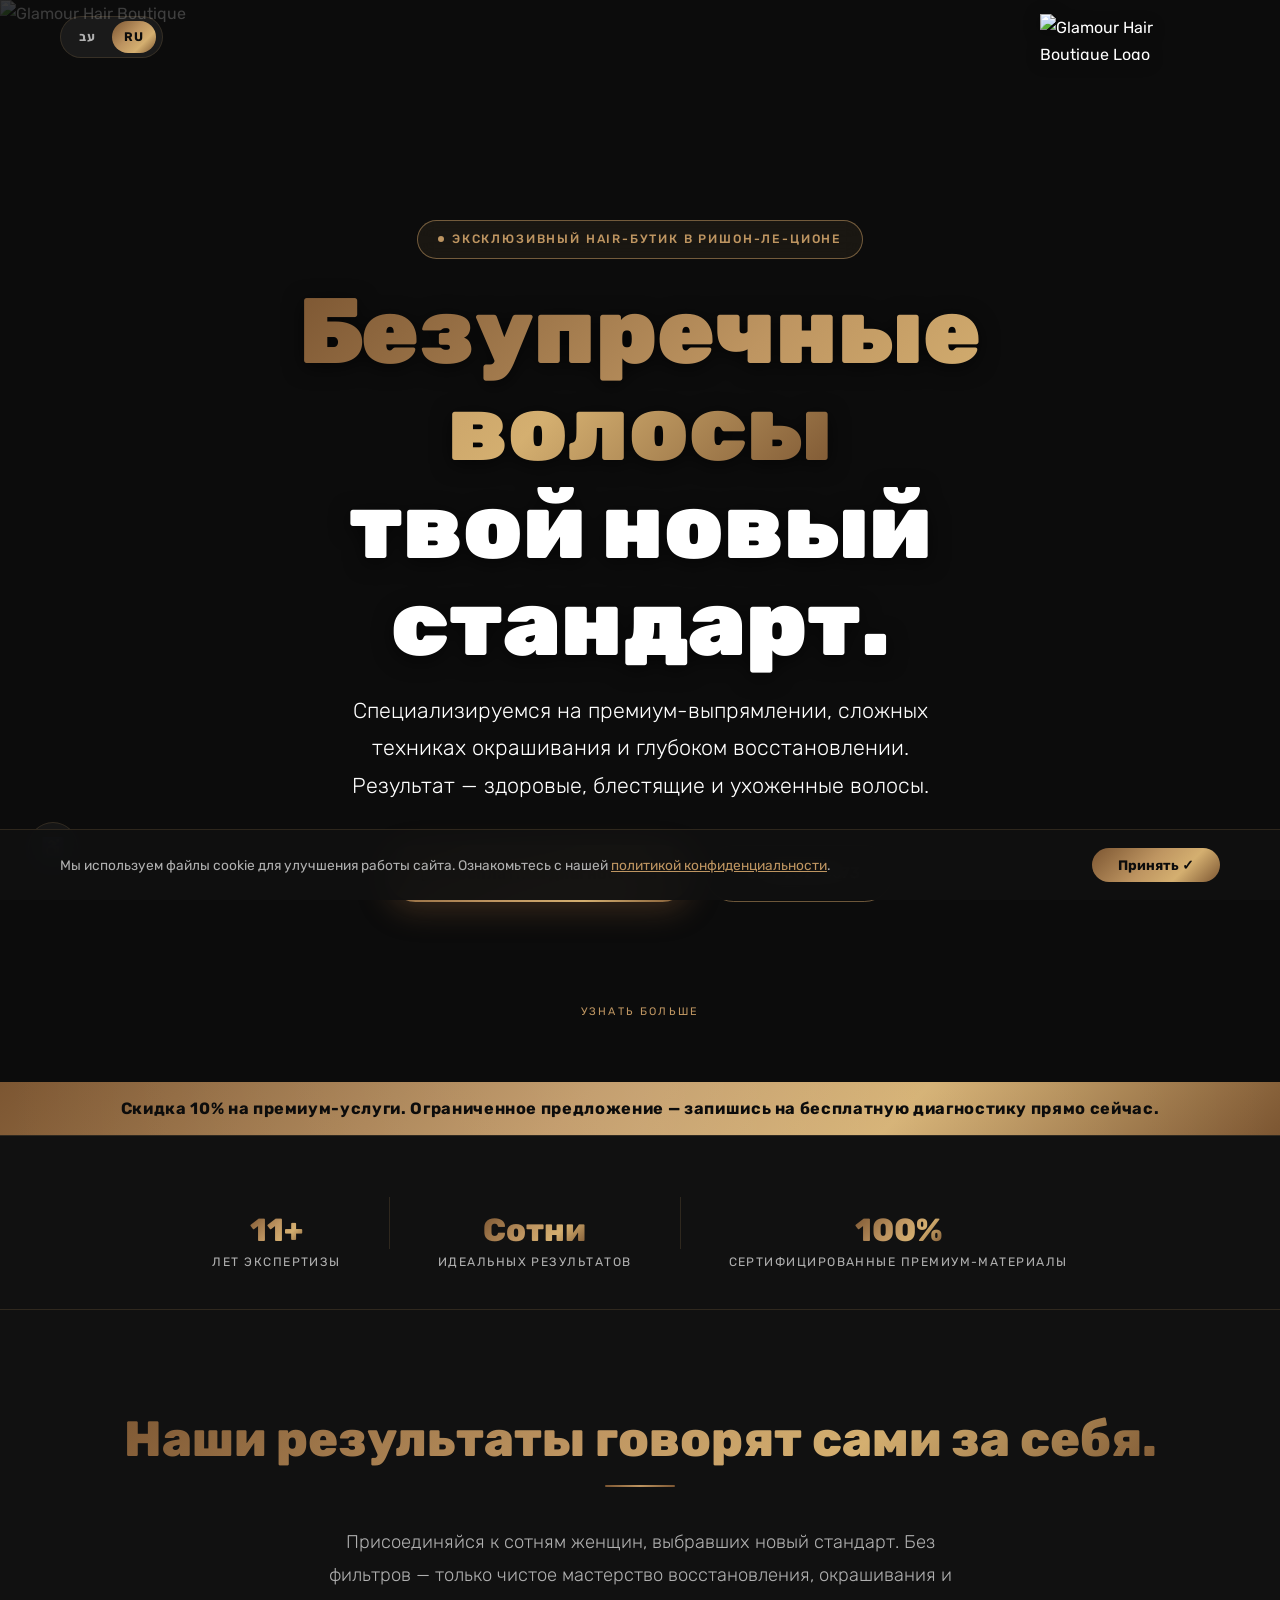
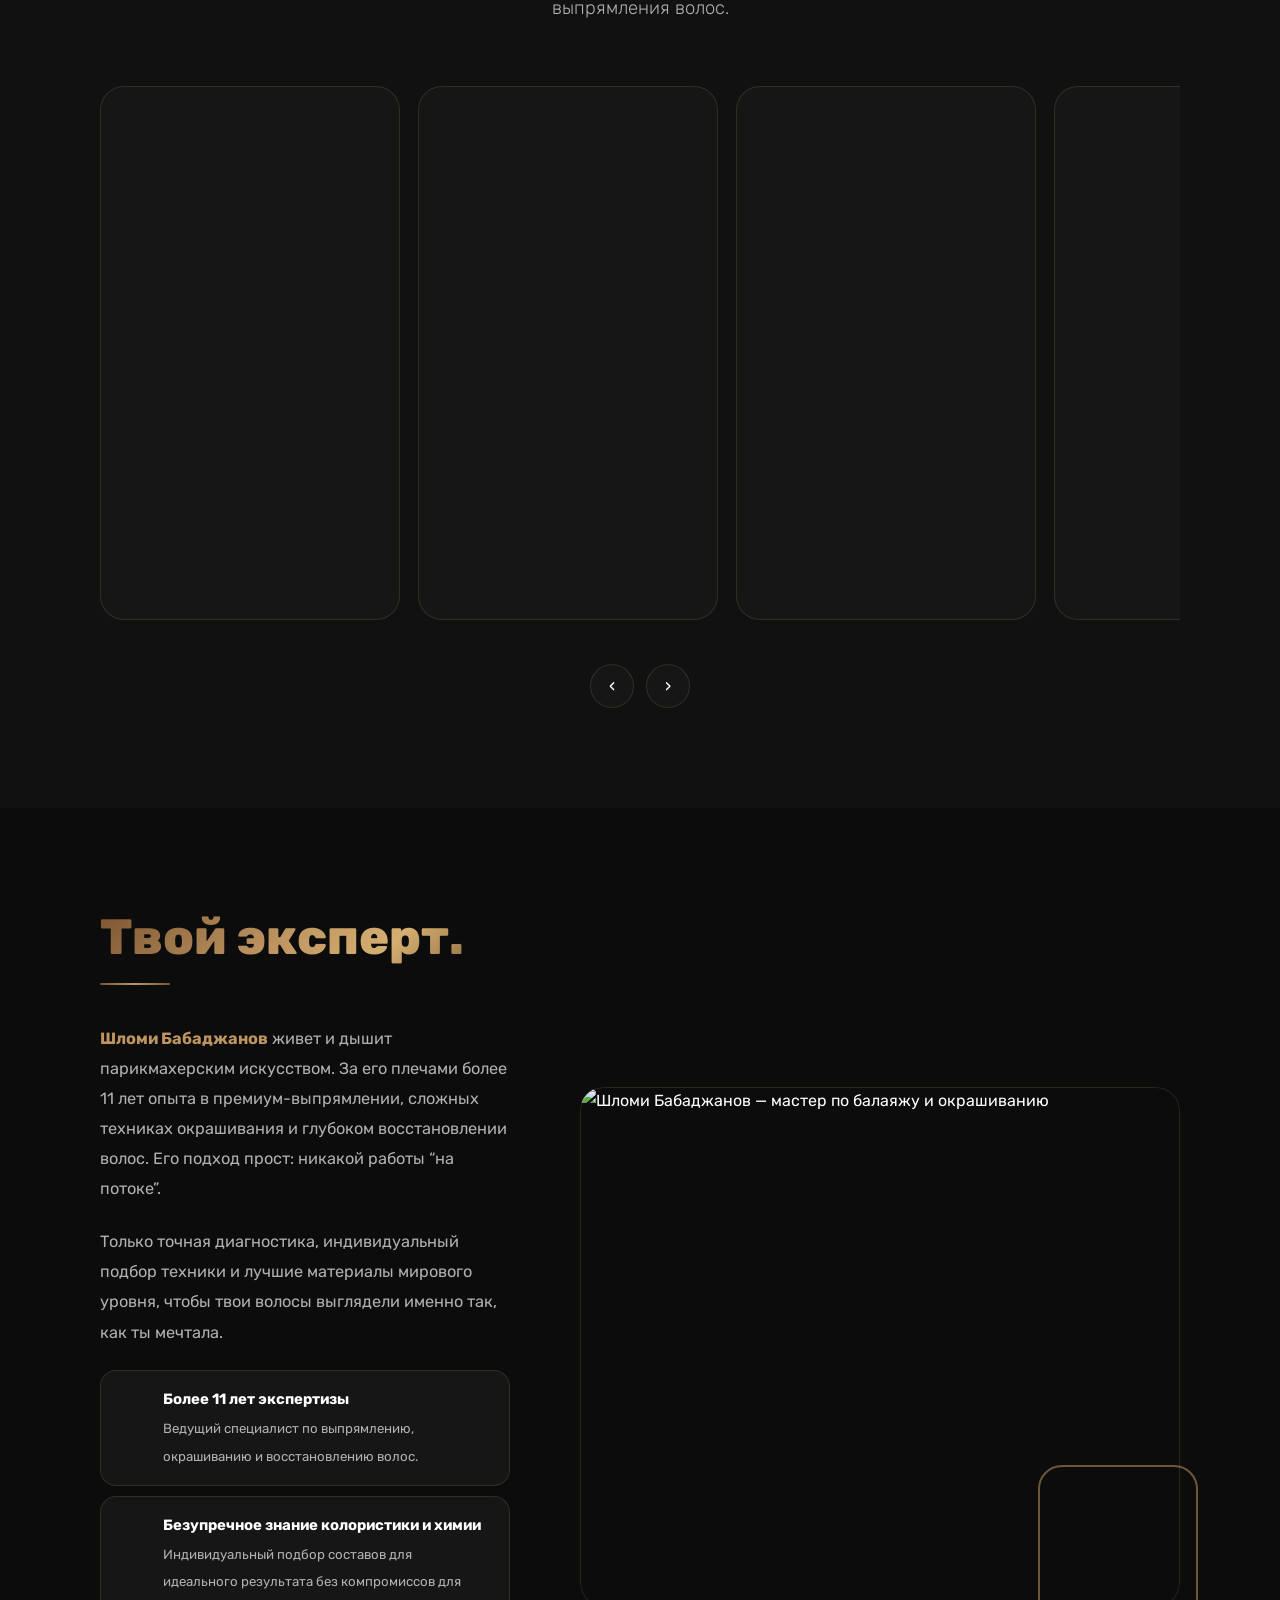
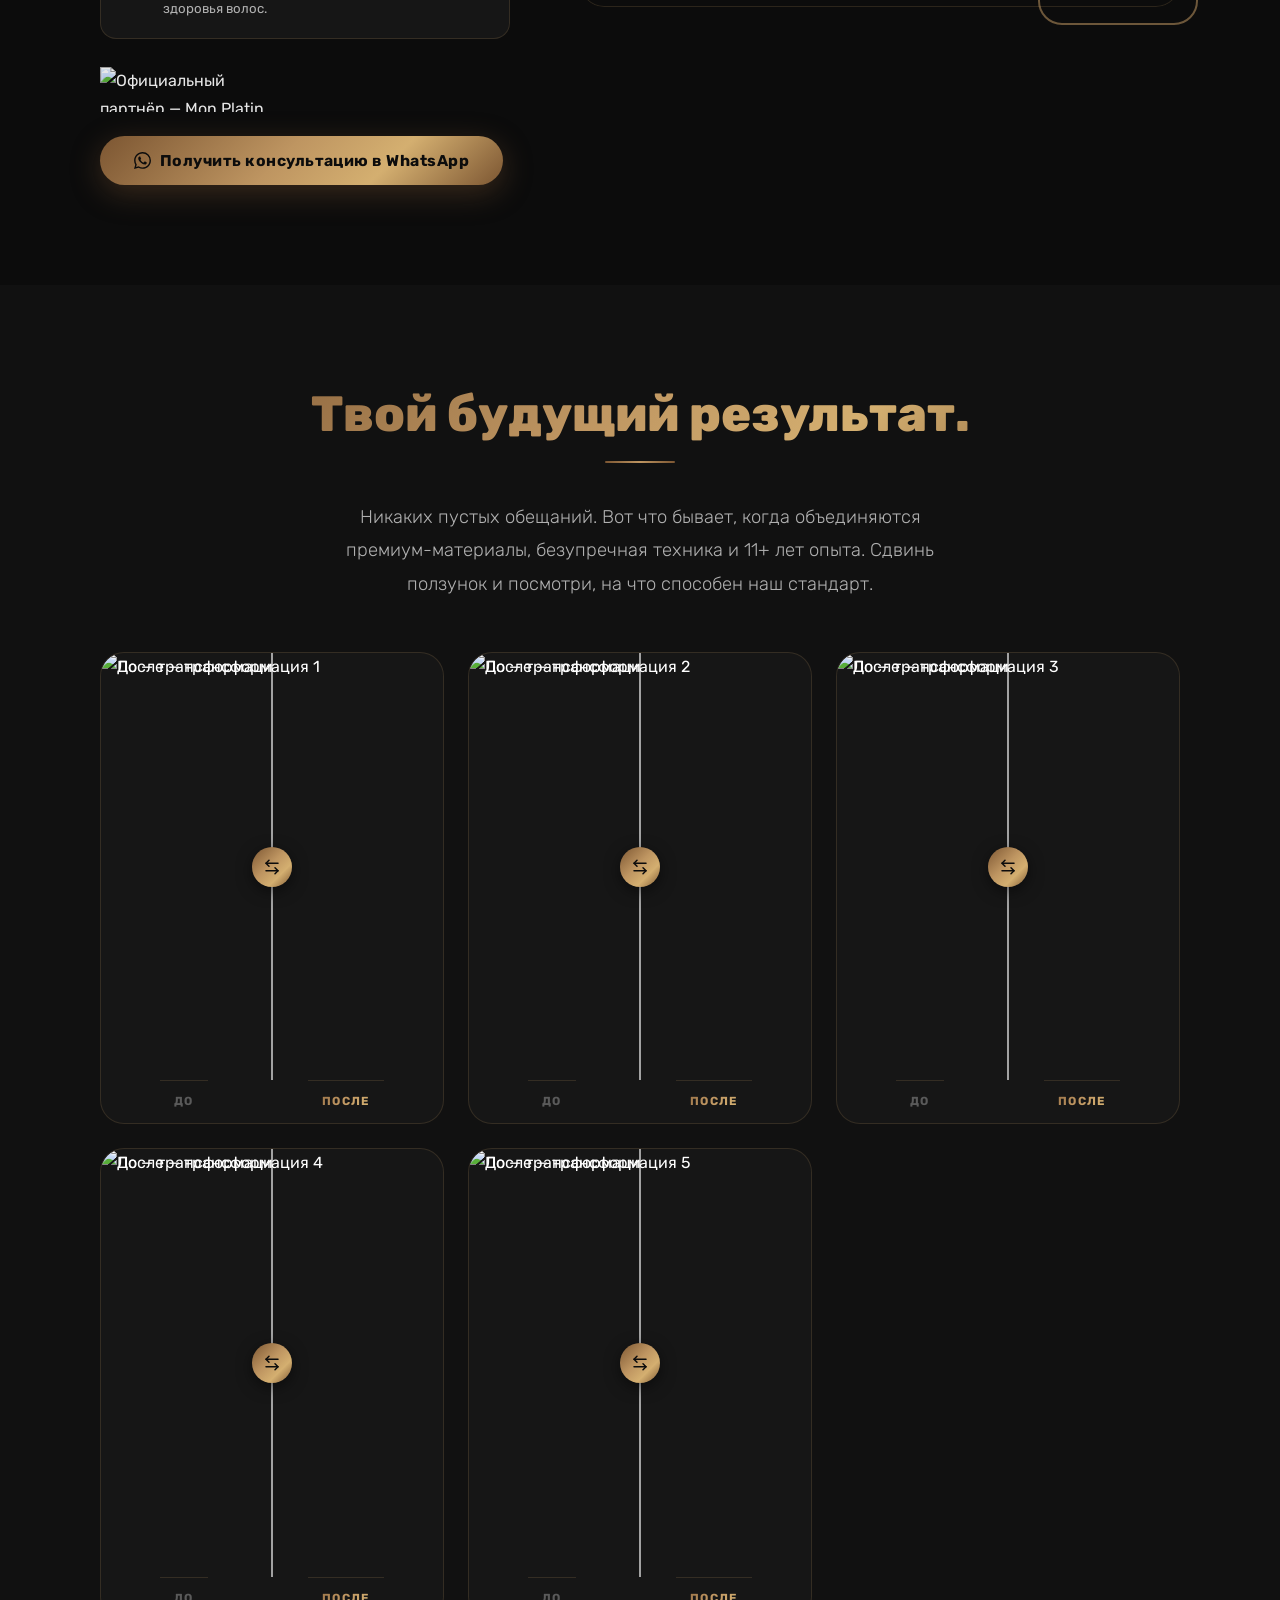
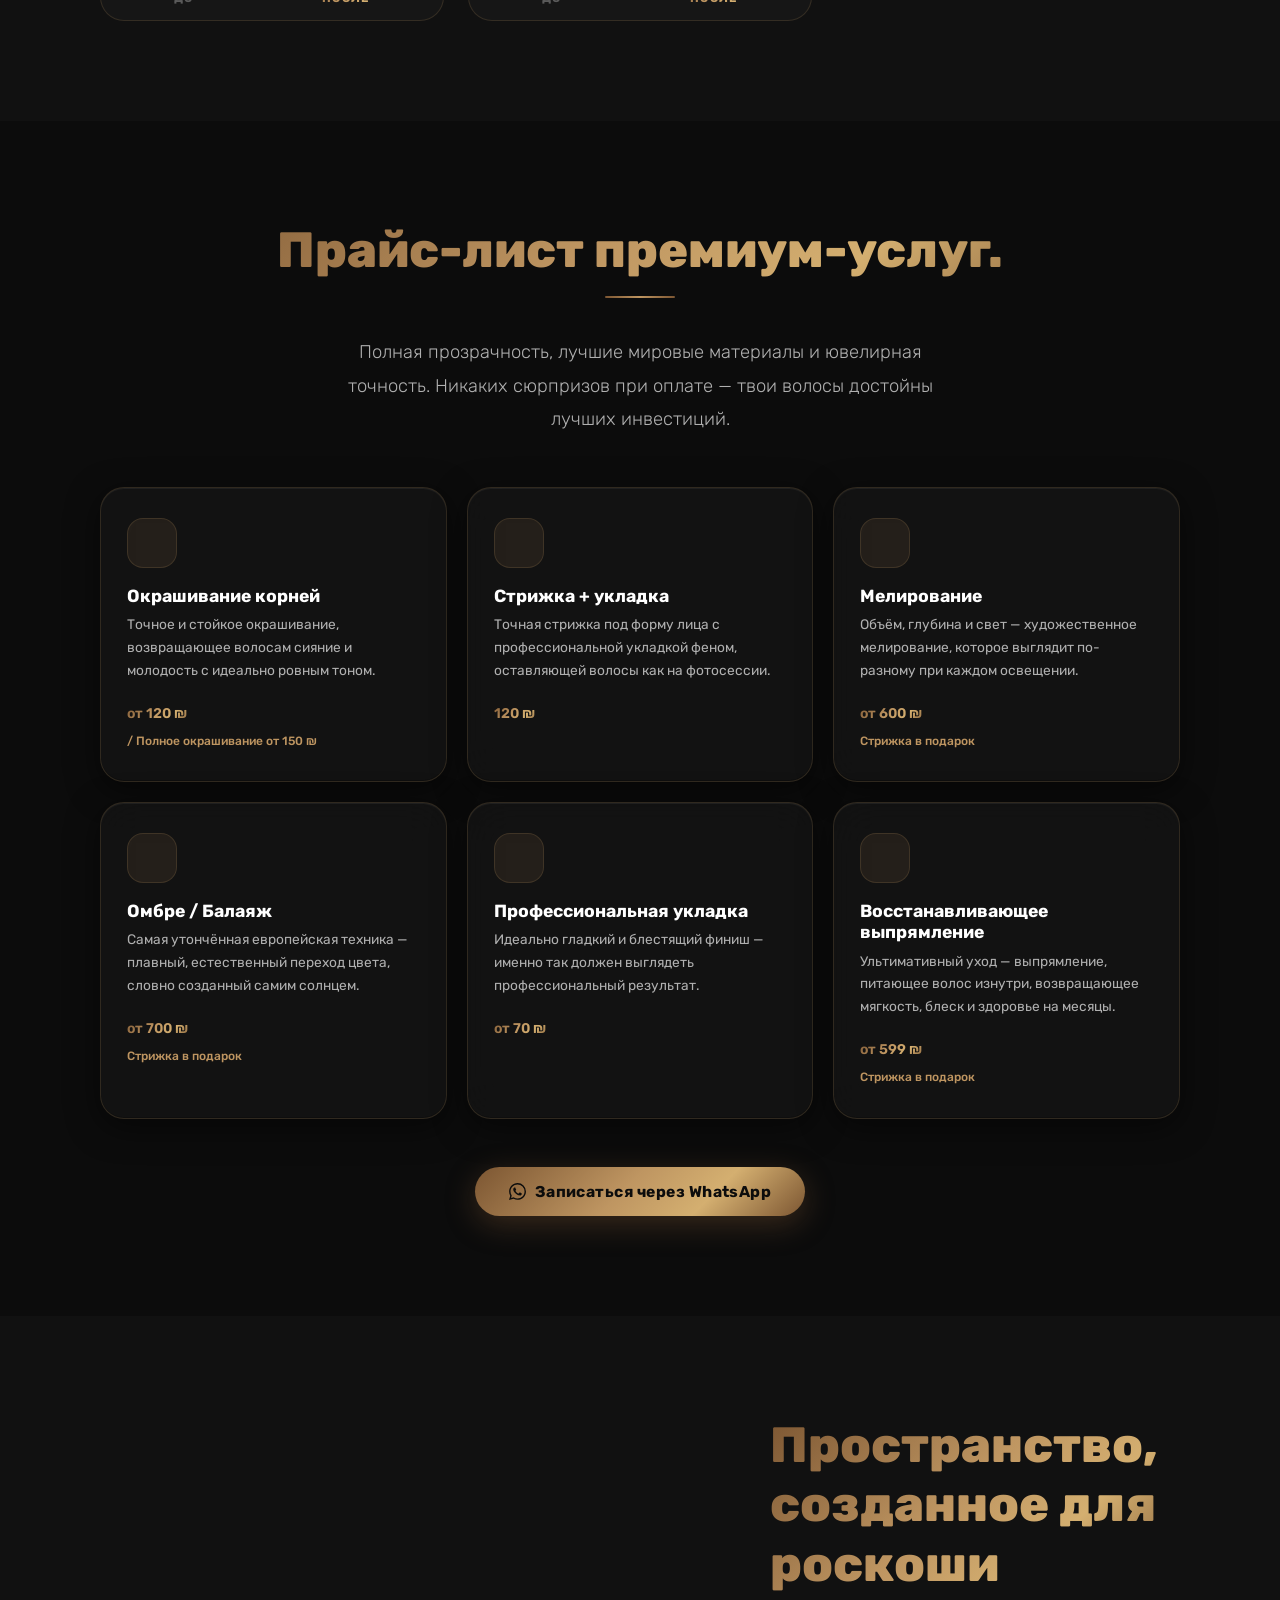
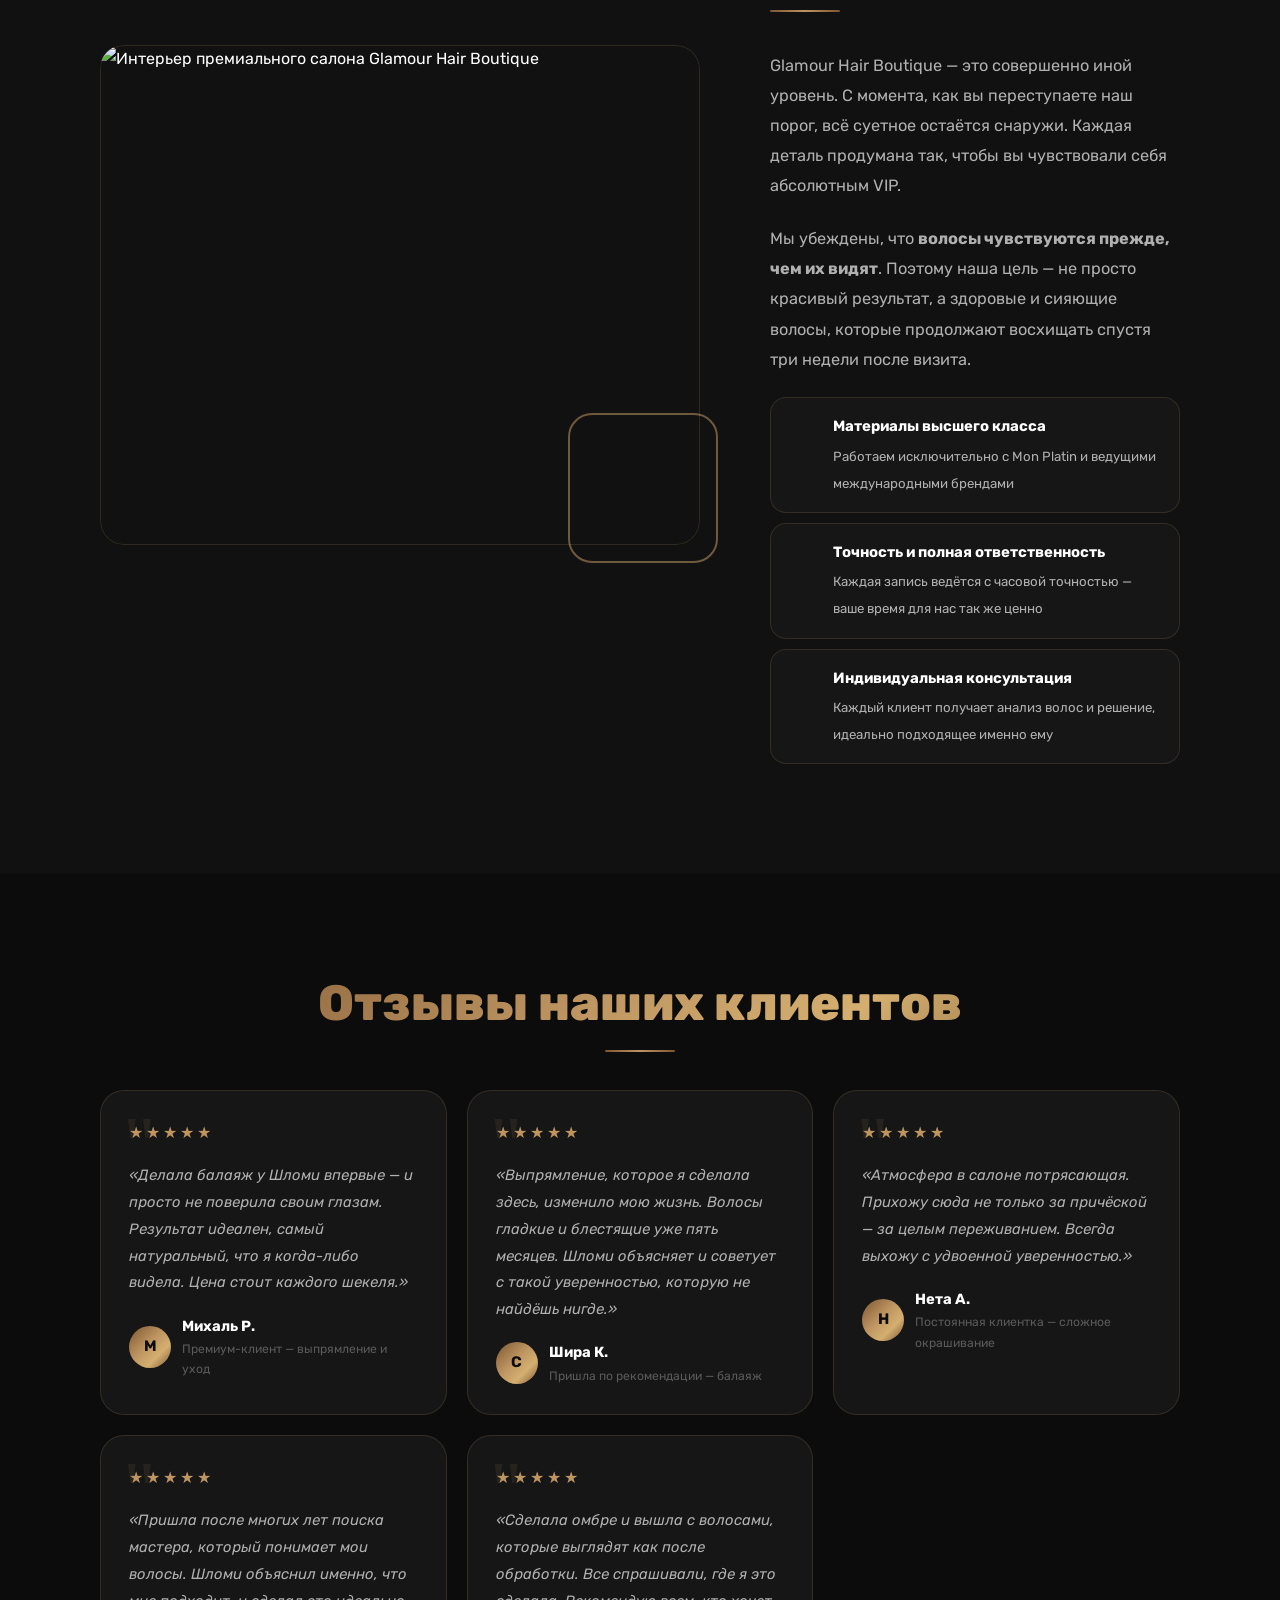
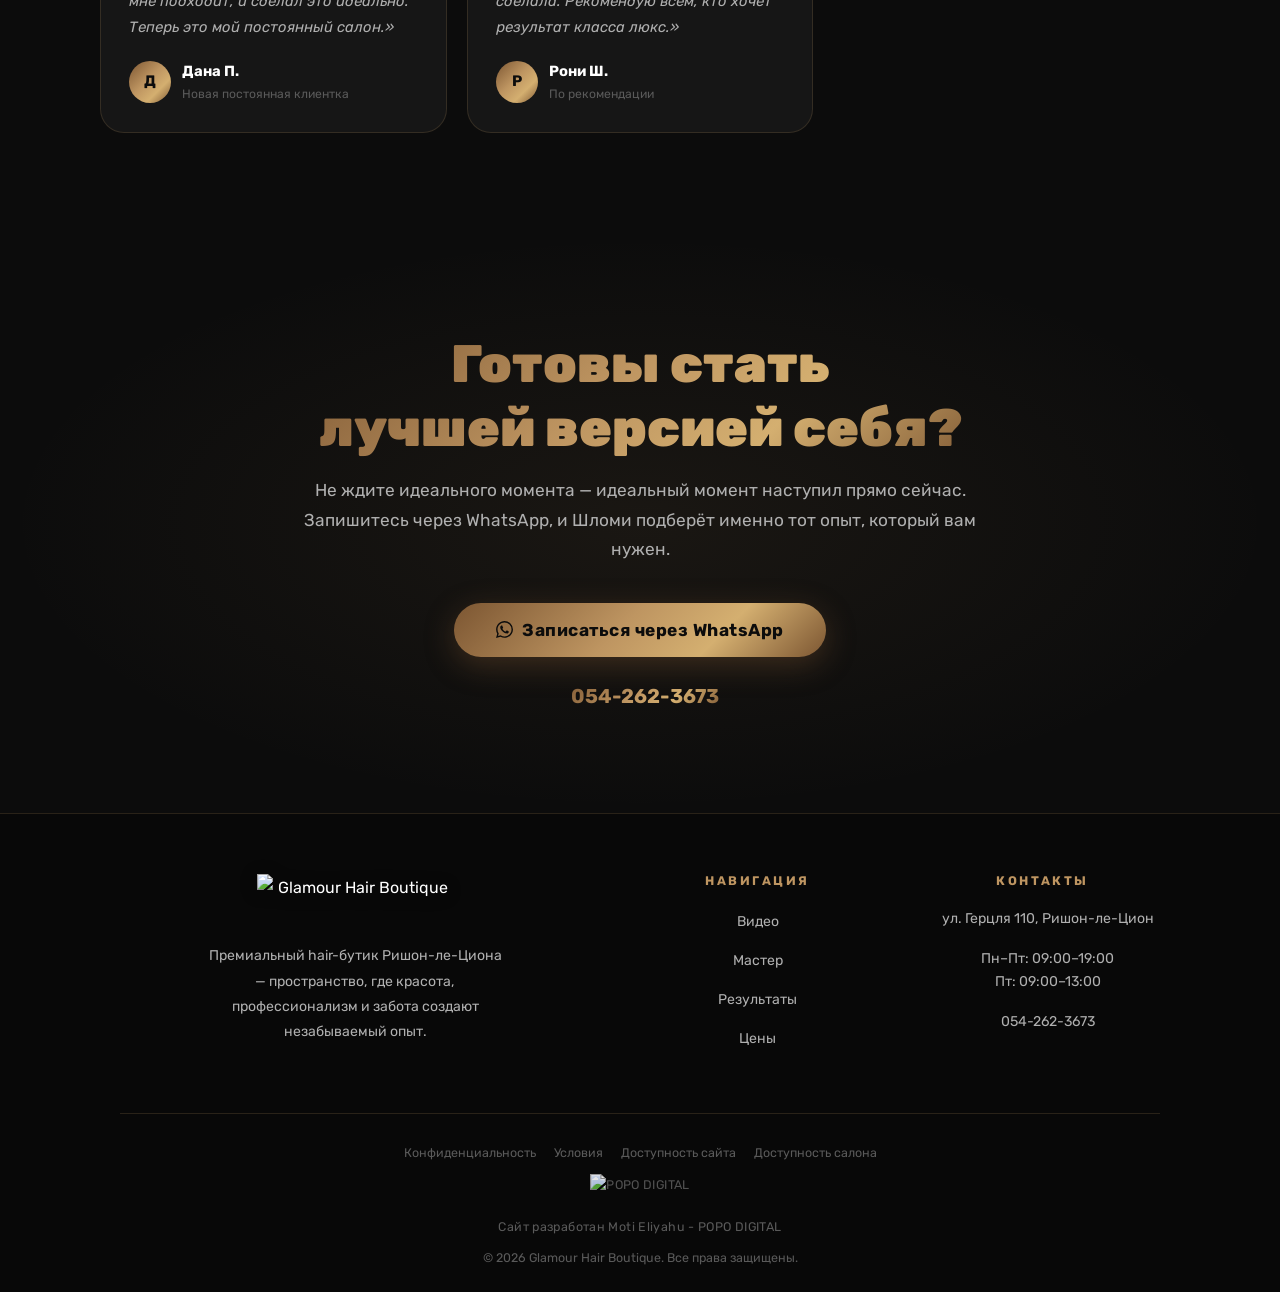
==== index-ru.html @ 6ad8129d "Add files via upload" ====
<!DOCTYPE html>
<html lang="ru" dir="ltr">

<head>
  <meta charset="UTF-8" />
  <meta name="viewport" content="width=device-width, initial-scale=1.0" />
  <meta name="description"
    content="Glamour Hair Boutique — премиальный салон Ришон-ле-Циона. Кератин, восстановление, балаяж, омбре. Шломи Бабаджанов — 11 лет экспертизы." />
  <meta name="robots" content="index, follow" />
  <meta property="og:title" content="Glamour Hair Boutique | Ришон-ле-Цион" />
  <meta property="og:description"
    content="Волосы, которые вас определяют. Премиальные выпрямления, балаяж и окрашивание." />
  <meta property="og:type" content="website" />
  <meta property="og:locale" content="ru_RU" />
  <title>Glamour Hair Boutique | Премиальный Салон Ришон-ле-Цион</title>

  <link rel="preload" as="image" href="https://i.ibb.co/Q7RXkv26/Generated-Image-July-15-2026-9-24-AM-1.jpg"
    media="(min-width:641px)" />
  <link rel="preload" as="image" href="https://i.ibb.co/tw396XpZ/Generated-Image-July-15-2026-9-10-AM.jpg"
    media="(max-width:640px)" />

  <link rel="preconnect" href="https://fonts.googleapis.com" />
  <link rel="preconnect" href="https://fonts.gstatic.com" crossorigin />
  <link href="https://fonts.googleapis.com/css2?family=Rubik:wght@300;400;500;600;700;800;900&display=swap"
    rel="stylesheet" />
  <link rel="stylesheet" href="style.css" />

  <!-- Lucide Icons -->
  <script src="https://unpkg.com/lucide@latest"></script>

  <!-- Meta Pixel -->
  <script>
    !function (f, b, e, v, n, t, s) {
      if (f.fbq) return; n = f.fbq = function () {
        n.callMethod ?
        n.callMethod.apply(n, arguments) : n.queue.push(arguments)
      };
      if (!f._fbq) f._fbq = n; n.push = n; n.loaded = !0; n.version = '2.0';
      n.queue = []; t = b.createElement(e); t.async = !0;
      t.src = v; s = b.getElementsByTagName(e)[0];
      s.parentNode.insertBefore(t, s)
    }(window, document, 'script',
      'https://connect.facebook.net/en_US/fbevents.js');
    fbq('init', '2041706123099098');
    fbq('track', 'PageView');
  </script>
  <noscript><img height="1" width="1" style="display:none"
      src="https://www.facebook.com/tr?id=2041706123099098&ev=PageView&noscript=1" /></noscript>
</head>

<body>

  <!-- ═══════════════ NAVBAR ═══════════════ -->
  <nav class="navbar" role="navigation" aria-label="Главное меню">
    <div class="navbar-start">
      <div class="lang-switcher" aria-label="Выбор языка">
        <a href="index.html" class="lang-btn" lang="he">עב</a>
        <a href="index-ru.html" class="lang-btn is-active" aria-current="page" lang="ru">RU</a>
      </div>
    </div>

    <a href="index-ru.html" class="navbar-logo-img" aria-label="Glamour Hair Boutique — Главная">
      <img src="https://i.ibb.co/RT6bkRRX/image.png" alt="Glamour Hair Boutique Logo" width="180" height="46" />
    </a>

    <!-- Spacer: keeps logo centered in 3-col grid -->
    <div class="navbar-end"></div>
  </nav>

  <!-- ═══════════════ 1. HERO ═══════════════ -->
  <section class="hero" aria-label="Главная секция">
    <div class="hero-bg" aria-hidden="true">
      <picture>
        <source media="(max-width:640px)" srcset="https://i.ibb.co/tw396XpZ/Generated-Image-July-15-2026-9-10-AM.jpg" />
        <img src="https://i.ibb.co/Q7RXkv26/Generated-Image-July-15-2026-9-24-AM-1.jpg" alt="Glamour Hair Boutique"
          fetchpriority="high" decoding="async" />
      </picture>
    </div>
    <div class="hero-overlay" aria-hidden="true"></div>

    <div class="hero-content">
      <span class="hero-badge" role="text">
        <span class="hero-badge-dot" aria-hidden="true"></span>
        ЭКСКЛЮЗИВНЫЙ HAIR-БУТИК В РИШОН-ЛЕ-ЦИОНЕ
      </span>

      <h1>
        <span class="gold-text">Безупречные волосы</span><br />
        твой новый стандарт.
      </h1>

      <h2>
        Специализируемся на премиум-выпрямлении, сложных техниках окрашивания и глубоком восстановлении. Результат —
        здоровые, блестящие и ухоженные волосы.
      </h2>

      <div class="hero-cta-group">
        <button class="btn-primary" id="hero-cta-primary"
          onclick="safeWhatsAppRedirect('https://wa.me/972542623673?text=%D7%94%D7%99%D7%99%2C%20%D7%94%D7%92%D7%A2%D7%AA%D7%99%20%D7%9E%D7%94%D7%90%D7%AA%D7%A8%20%D7%A9%D7%9C%20%D7%92%D7%9C%D7%9E%D7%95%D7%A8.%20%D7%90%D7%A9%D7%9E%D7%97%20%D7%9C%D7%A4%D7%A8%D7%98%D7%99%D7%9D%20%D7%95%D7%9C%D7%AA%D7%90%D7%9D%20%D7%AA%D7%95%D7%A8!')"
          aria-label="Бесплатная диагностика">
          <svg xmlns="http://www.w3.org/2000/svg" viewBox="0 0 24 24" aria-hidden="true">
            <path
              d="M17.472 14.382c-.297-.149-1.758-.867-2.03-.967-.273-.099-.471-.148-.67.15-.197.297-.767.966-.94 1.164-.173.199-.347.223-.644.075-.297-.15-1.255-.463-2.39-1.475-.883-.788-1.48-1.761-1.653-2.059-.173-.297-.018-.458.13-.606.134-.133.298-.347.446-.52.149-.174.198-.298.298-.497.099-.198.05-.371-.025-.52-.075-.149-.669-1.612-.916-2.207-.242-.579-.487-.5-.669-.51-.173-.008-.371-.01-.57-.01-.198 0-.52.074-.792.372-.272.297-1.04 1.016-1.04 2.479 0 1.462 1.065 2.875 1.213 3.074.149.198 2.096 3.2 5.077 4.487.709.306 1.262.489 1.694.625.712.227 1.36.195 1.871.118.571-.085 1.758-.719 2.006-1.413.248-.694.248-1.289.173-1.413-.074-.124-.272-.198-.57-.347m-5.421 7.403h-.004a9.87 9.87 0 01-5.031-1.378l-.361-.214-3.741.982.998-3.648-.235-.374a9.86 9.86 0 01-1.51-5.26c.001-5.45 4.436-9.884 9.888-9.884 2.64 0 5.122 1.03 6.988 2.898a9.825 9.825 0 012.893 6.994c-.003 5.45-4.437 9.884-9.885 9.884m8.413-18.297A11.815 11.815 0 0012.05 0C5.495 0 .16 5.335.157 11.892c0 2.096.547 4.142 1.588 5.945L.057 24l6.305-1.654a11.882 11.882 0 005.683 1.448h.005c6.554 0 11.89-5.335 11.893-11.893a11.821 11.821 0 00-3.48-8.413Z" />
          </svg>
          Бесплатная диагностика
        </button>
        <a href="tel:0542623673" class="btn-secondary" id="hero-cta-phone" aria-label="Позвонить нам">
          <i data-lucide="phone" aria-hidden="true"></i>
          054-262-3673
        </a>
      </div>
    </div>

    <div class="hero-scroll-hint" aria-hidden="true">
      <span>Узнать больше</span>
      <i data-lucide="chevron-down" class="scroll-chevron"></i>
    </div>
  </section>

  <!-- ═══════════════ 2. URGENCY BANNER ═══════════════ -->
  <div class="urgency-banner" role="banner" aria-live="polite">
    <p>Скидка 10% на премиум-услуги. Ограниченное предложение — <strong>запишись на бесплатную диагностику прямо
        сейчас.</strong></p>
  </div>

  <!-- ═══════════════ 3. TRUST STATS ═══════════════ -->
  <div class="trust-section" aria-label="Показатели доверия">
    <div class="container">
      <div class="trust-inner">
        <div class="trust-stat">
          <i data-lucide="award" class="trust-icon" aria-hidden="true"></i>
          <div class="trust-stat-num" data-counter="11" data-suffix="+">11+</div>
          <div class="trust-stat-label">лет экспертизы</div>
        </div>
        <div class="trust-divider" aria-hidden="true"></div>
        <div class="trust-stat">
          <i data-lucide="users" class="trust-icon" aria-hidden="true"></i>
          <div class="trust-stat-num">Сотни</div>
          <div class="trust-stat-label">идеальных результатов</div>
        </div>
        <div class="trust-divider" aria-hidden="true"></div>
        <div class="trust-stat">
          <i data-lucide="shield-check" class="trust-icon" aria-hidden="true"></i>
          <div class="trust-stat-num" data-counter="100" data-suffix="%">100%</div>
          <div class="trust-stat-label">сертифицированные премиум-материалы</div>
        </div>
      </div>
    </div>
  </div>

  <!-- ═══════════════ 4. YOUTUBE SHORTS ═══════════════ -->
  <section class="shorts-section" id="shorts-section" aria-labelledby="shorts-title">
    <div class="container">
      <h2 class="section-title reveal" id="shorts-title">Наши результаты говорят сами за себя.</h2>
      <div class="gold-line reveal"></div>
      <p class="section-subtitle reveal">
        Присоединяйся к сотням женщин, выбравших новый стандарт. Без фильтров — только чистое мастерство восстановления,
        окрашивания и выпрямления волос.
      </p>

      <div class="shorts-slider-wrapper">
        <div class="shorts-track" id="shorts-track" role="list" aria-label="YouTube видео">
          <div class="short-item" data-video-id="ke6_DpTMbTQ" role="listitem" aria-label="Видео 1">
            <div class="short-placeholder" aria-hidden="true">
              <div class="short-placeholder-icon">&#9654;</div>
              <p class="short-placeholder-text">Загрузка...</p>
            </div>
          </div>
          <div class="short-item" data-video-id="rHGBC1yFVZI" role="listitem" aria-label="Видео 2">
            <div class="short-placeholder" aria-hidden="true">
              <div class="short-placeholder-icon">&#9654;</div>
              <p class="short-placeholder-text">Загрузка...</p>
            </div>
          </div>
          <div class="short-item" data-video-id="JsMGZbjNfac" role="listitem" aria-label="Видео 3">
            <div class="short-placeholder" aria-hidden="true">
              <div class="short-placeholder-icon">&#9654;</div>
              <p class="short-placeholder-text">Загрузка...</p>
            </div>
          </div>
          <div class="short-item" data-video-id="uVrXF9T3yAQ" role="listitem" aria-label="Видео 4">
            <div class="short-placeholder" aria-hidden="true">
              <div class="short-placeholder-icon">&#9654;</div>
              <p class="short-placeholder-text">Загрузка...</p>
            </div>
          </div>
          <div class="short-item" data-video-id="w7koqsY-OlQ" role="listitem" aria-label="Видео 5">
            <div class="short-placeholder" aria-hidden="true">
              <div class="short-placeholder-icon">&#9654;</div>
              <p class="short-placeholder-text">Загрузка...</p>
            </div>
          </div>
        </div>
      </div>
      <div class="shorts-nav" aria-label="Навигация видео">
        <button class="shorts-nav-btn" id="shorts-prev" aria-label="Предыдущее">&#8249;</button>
        <button class="shorts-nav-btn" id="shorts-next" aria-label="Следующее">&#8250;</button>
      </div>
    </div>
  </section>

  <!-- ═══════════════ 5. THE MASTER — SHLOMI ═══════════════ -->
  <section class="master-section" id="master" aria-labelledby="master-title">
    <div class="container">
      <div class="master-grid">
        <div class="master-image reveal">
          <div class="master-image-frame">
            <img src="https://i.ibb.co/W44KmMvn/Generated-Image-July-15-2026-6-46-PM.jpg"
              alt="Шломи Бабаджанов — мастер по балаяжу и окрашиванию" loading="lazy" decoding="async" width="600"
              height="520" />
          </div>
          <div class="master-image-accent" aria-hidden="true"></div>
        </div>

        <div class="master-text reveal">
          <h2 class="section-title" id="master-title">Твой эксперт.</h2>
          <div class="gold-line" style="margin-left:0;"></div>
          <p>
            <strong style="color:var(--gold-2);">Шломи Бабаджанов</strong> живет и дышит парикмахерским искусством. За
            его плечами более 11 лет опыта в премиум-выпрямлении, сложных техниках окрашивания и глубоком восстановлении
            волос. Его подход прост: никакой работы “на потоке”.
          </p>
          <p>
            Только точная диагностика, индивидуальный подбор техники и лучшие материалы мирового уровня, чтобы твои
            волосы выглядели именно так, как ты мечтала.
          </p>

          <div class="about-highlight">
            <i data-lucide="award" class="about-highlight-icon" aria-hidden="true"></i>
            <div class="about-highlight-text">
              <strong>Более 11 лет экспертизы</strong>
              <span>Ведущий специалист по выпрямлению, окрашиванию и восстановлению волос.</span>
            </div>
          </div>
          <div class="about-highlight">
            <i data-lucide="graduation-cap" class="about-highlight-icon" aria-hidden="true"></i>
            <div class="about-highlight-text">
              <strong>Безупречное знание колористики и химии</strong>
              <span>Индивидуальный подбор составов для идеального результата без компромиссов для здоровья волос.</span>
            </div>
          </div>

          <img src="https://i.ibb.co/YBcQ0v56/monplatin-logo-400x99-copy.png"
            alt="Официальный партнёр — Mon Platin Professional" class="monplatin-badge" loading="lazy" width="180"
            height="45" />

          <button class="btn-primary" id="master-cta-btn"
            onclick="safeWhatsAppRedirect('https://wa.me/972542623673?text=%D7%94%D7%99%D7%99%2C%20%D7%94%D7%92%D7%A2%D7%AA%D7%99%20%D7%9E%D7%94%D7%90%D7%AA%D7%A8%20%D7%A9%D7%9C%20%D7%92%D7%9C%D7%9E%D7%95%D7%A8.%20%D7%90%D7%A9%D7%9E%D7%97%20%D7%9C%D7%A4%D7%A8%D7%98%D7%99%D7%9D%20%D7%95%D7%9C%D7%AA%D7%90%D7%9D%20%D7%AA%D7%95%D7%A8!')">
            <svg xmlns="http://www.w3.org/2000/svg" viewBox="0 0 24 24" aria-hidden="true">
              <path
                d="M17.472 14.382c-.297-.149-1.758-.867-2.03-.967-.273-.099-.471-.148-.67.15-.197.297-.767.966-.94 1.164-.173.199-.347.223-.644.075-.297-.15-1.255-.463-2.39-1.475-.883-.788-1.48-1.761-1.653-2.059-.173-.297-.018-.458.13-.606.134-.133.298-.347.446-.52.149-.174.198-.298.298-.497.099-.198.05-.371-.025-.52-.075-.149-.669-1.612-.916-2.207-.242-.579-.487-.5-.669-.51-.173-.008-.371-.01-.57-.01-.198 0-.52.074-.792.372-.272.297-1.04 1.016-1.04 2.479 0 1.462 1.065 2.875 1.213 3.074.149.198 2.096 3.2 5.077 4.487.709.306 1.262.489 1.694.625.712.227 1.36.195 1.871.118.571-.085 1.758-.719 2.006-1.413.248-.694.248-1.289.173-1.413-.074-.124-.272-.198-.57-.347m-5.421 7.403h-.004a9.87 9.87 0 01-5.031-1.378l-.361-.214-3.741.982.998-3.648-.235-.374a9.86 9.86 0 01-1.51-5.26c.001-5.45 4.436-9.884 9.888-9.884 2.64 0 5.122 1.03 6.988 2.898a9.825 9.825 0 012.893 6.994c-.003 5.45-4.437 9.884-9.885 9.884m8.413-18.297A11.815 11.815 0 0012.05 0C5.495 0 .16 5.335.157 11.892c0 2.096.547 4.142 1.588 5.945L.057 24l6.305-1.654a11.882 11.882 0 005.683 1.448h.005c6.554 0 11.89-5.335 11.893-11.893a11.821 11.821 0 00-3.48-8.413Z" />
            </svg>
            Получить консультацию в WhatsApp
          </button>
        </div>
      </div>
    </div>
  </section>

  <!-- ═══════════════ 6. BEFORE/AFTER GALLERY ═══════════════ -->
  <section class="gallery-section" id="gallery" aria-labelledby="gallery-title">
    <div class="container">
      <h2 class="section-title reveal" id="gallery-title">Твой будущий результат.</h2>
      <div class="gold-line reveal"></div>
      <p class="section-subtitle reveal">
        Никаких пустых обещаний. Вот что бывает, когда объединяются премиум-материалы, безупречная техника и 11+ лет
        опыта. Сдвинь ползунок и посмотри, на что способен наш стандарт.
      </p>

      <div class="ba-grid">
        <article class="ba-card reveal" aria-label="До и после — трансформация 1">
          <div class="ba-slider" role="img" aria-label="Сравнение до и после">
            <img class="ba-img" src="https://i.ibb.co/9kNjyyLN/Whats-App-Image-2026-07-14-at-16-51-59-2.jpg"
              alt="После — трансформация 1" loading="lazy" decoding="async" />
            <div class="ba-before-clip">
              <img class="ba-img" src="https://i.ibb.co/0phQpx8k/Whats-App-Image-2026-07-14-at-16-52-00-2.jpg"
                alt="До — трансформация 1" loading="lazy" decoding="async" />
            </div>
            <div class="ba-handle-line" aria-hidden="true">
              <div class="ba-handle-track"></div>
              <div class="ba-handle-btn"><svg xmlns="http://www.w3.org/2000/svg" width="16" height="16"
                  viewBox="0 0 24 24" fill="none" stroke="#0c0c0c" stroke-width="2" stroke-linecap="round"
                  stroke-linejoin="round">
                  <path d="M8 3L4 7l4 4" />
                  <path d="M4 7h16" />
                  <path d="M16 21l4-4-4-4" />
                  <path d="M20 17H4" />
                </svg></div>
            </div>
            <input type="range" class="ba-range" min="0" max="100" value="50" aria-label="Перетащите для сравнения" />
          </div>
          <div class="ba-label-wrap">
            <span class="ba-label before">До</span>
            <span class="ba-label after">После</span>
          </div>
        </article>

        <article class="ba-card reveal" aria-label="До и после — трансформация 2">
          <div class="ba-slider" role="img" aria-label="Сравнение до и после">
            <img class="ba-img" src="https://i.ibb.co/FLnQgShh/Whats-App-Image-2026-07-14-at-16-51-31.jpg"
              alt="После — трансформация 2" loading="lazy" decoding="async" />
            <div class="ba-before-clip">
              <img class="ba-img" src="https://i.ibb.co/qY0CV1KC/Whats-App-Image-2026-07-14-at-16-51-31-1.jpg"
                alt="До — трансформация 2" loading="lazy" decoding="async" />
            </div>
            <div class="ba-handle-line" aria-hidden="true">
              <div class="ba-handle-track"></div>
              <div class="ba-handle-btn"><svg xmlns="http://www.w3.org/2000/svg" width="16" height="16"
                  viewBox="0 0 24 24" fill="none" stroke="#0c0c0c" stroke-width="2" stroke-linecap="round"
                  stroke-linejoin="round">
                  <path d="M8 3L4 7l4 4" />
                  <path d="M4 7h16" />
                  <path d="M16 21l4-4-4-4" />
                  <path d="M20 17H4" />
                </svg></div>
            </div>
            <input type="range" class="ba-range" min="0" max="100" value="50" aria-label="Перетащите для сравнения" />
          </div>
          <div class="ba-label-wrap">
            <span class="ba-label before">До</span>
            <span class="ba-label after">После</span>
          </div>
        </article>

        <article class="ba-card reveal" aria-label="До и после — трансформация 3">
          <div class="ba-slider" role="img" aria-label="Сравнение до и после">
            <img class="ba-img" src="https://i.ibb.co/hxHhpxtp/Whats-App-Image-2026-07-14-at-16-52-02.jpg"
              alt="После — трансформация 3" loading="lazy" decoding="async" />
            <div class="ba-before-clip">
              <img class="ba-img" src="https://i.ibb.co/ynY29C1Y/Whats-App-Image-2026-07-14-at-16-52-01-4.jpg"
                alt="До — трансформация 3" loading="lazy" decoding="async" />
            </div>
            <div class="ba-handle-line" aria-hidden="true">
              <div class="ba-handle-track"></div>
              <div class="ba-handle-btn"><svg xmlns="http://www.w3.org/2000/svg" width="16" height="16"
                  viewBox="0 0 24 24" fill="none" stroke="#0c0c0c" stroke-width="2" stroke-linecap="round"
                  stroke-linejoin="round">
                  <path d="M8 3L4 7l4 4" />
                  <path d="M4 7h16" />
                  <path d="M16 21l4-4-4-4" />
                  <path d="M20 17H4" />
                </svg></div>
            </div>
            <input type="range" class="ba-range" min="0" max="100" value="50" aria-label="Перетащите для сравнения" />
          </div>
          <div class="ba-label-wrap">
            <span class="ba-label before">До</span>
            <span class="ba-label after">После</span>
          </div>
        </article>

        <article class="ba-card reveal" aria-label="До и после — трансформация 4">
          <div class="ba-slider" role="img" aria-label="Сравнение до и после">
            <img class="ba-img" src="https://i.ibb.co/5Qy6j84/Whats-App-Image-2026-07-14-at-16-52-00-6.jpg"
              alt="После — трансформация 4" loading="lazy" decoding="async" />
            <div class="ba-before-clip">
              <img class="ba-img" src="https://i.ibb.co/bgfw5W4n/Whats-App-Image-2026-07-14-at-16-52-01-3.jpg"
                alt="До — трансформация 4" loading="lazy" decoding="async" />
            </div>
            <div class="ba-handle-line" aria-hidden="true">
              <div class="ba-handle-track"></div>
              <div class="ba-handle-btn"><svg xmlns="http://www.w3.org/2000/svg" width="16" height="16"
                  viewBox="0 0 24 24" fill="none" stroke="#0c0c0c" stroke-width="2" stroke-linecap="round"
                  stroke-linejoin="round">
                  <path d="M8 3L4 7l4 4" />
                  <path d="M4 7h16" />
                  <path d="M16 21l4-4-4-4" />
                  <path d="M20 17H4" />
                </svg></div>
            </div>
            <input type="range" class="ba-range" min="0" max="100" value="50" aria-label="Перетащите для сравнения" />
          </div>
          <div class="ba-label-wrap">
            <span class="ba-label before">До</span>
            <span class="ba-label after">После</span>
          </div>
        </article>

        <article class="ba-card reveal" aria-label="До и после — трансформация 5">
          <div class="ba-slider" role="img" aria-label="Сравнение до и после">
            <img class="ba-img" src="https://i.ibb.co/hRdYkk1V/Whats-App-Image-2026-07-14-at-16-52-01-1.jpg"
              alt="После — трансформация 5" loading="lazy" decoding="async" />
            <div class="ba-before-clip">
              <img class="ba-img" src="https://i.ibb.co/8ngNqS1D/Whats-App-Image-2026-07-14-at-16-52-01-6.jpg"
                alt="До — трансформация 5" loading="lazy" decoding="async" />
            </div>
            <div class="ba-handle-line" aria-hidden="true">
              <div class="ba-handle-track"></div>
              <div class="ba-handle-btn"><svg xmlns="http://www.w3.org/2000/svg" width="16" height="16"
                  viewBox="0 0 24 24" fill="none" stroke="#0c0c0c" stroke-width="2" stroke-linecap="round"
                  stroke-linejoin="round">
                  <path d="M8 3L4 7l4 4" />
                  <path d="M4 7h16" />
                  <path d="M16 21l4-4-4-4" />
                  <path d="M20 17H4" />
                </svg></div>
            </div>
            <input type="range" class="ba-range" min="0" max="100" value="50" aria-label="Перетащите для сравнения" />
          </div>
          <div class="ba-label-wrap">
            <span class="ba-label before">До</span>
            <span class="ba-label after">После</span>
          </div>
        </article>
      </div>
    </div>
  </section>

  <!-- ═══════════════ 7. SERVICES ═══════════════ -->
  <section class="services-section" id="services" aria-labelledby="services-title">
    <div class="container">
      <h2 class="section-title reveal" id="services-title">Прайс-лист премиум-услуг.</h2>
      <div class="gold-line reveal"></div>
      <p class="section-subtitle reveal">
        Полная прозрачность, лучшие мировые материалы и ювелирная точность. Никаких сюрпризов при оплате — твои волосы
        достойны лучших инвестиций.
      </p>

      <div class="services-grid">
        <article class="service-card reveal">
          <div class="service-icon" aria-hidden="true"><i data-lucide="palette"></i></div>
          <h3 class="service-name">Окрашивание корней</h3>
          <p class="service-desc">Точное и стойкое окрашивание, возвращающее волосам сияние и молодость с идеально
            ровным тоном.</p>
          <span class="service-price">от 120 ₪</span>
          <span class="service-bonus">/ Полное окрашивание от 150 ₪</span>
        </article>

        <article class="service-card reveal">
          <div class="service-icon" aria-hidden="true"><i data-lucide="scissors"></i></div>
          <h3 class="service-name">Стрижка + укладка</h3>
          <p class="service-desc">Точная стрижка под форму лица с профессиональной укладкой феном, оставляющей волосы
            как на фотосессии.</p>
          <span class="service-price">120 ₪</span>
        </article>

        <article class="service-card reveal">
          <div class="service-icon" aria-hidden="true"><i data-lucide="sparkles"></i></div>
          <h3 class="service-name">Мелирование</h3>
          <p class="service-desc">Объём, глубина и свет — художественное мелирование, которое выглядит по-разному при
            каждом освещении.</p>
          <span class="service-price">от 600 ₪</span>
          <span class="service-bonus">Стрижка в подарок</span>
        </article>

        <article class="service-card reveal">
          <div class="service-icon" aria-hidden="true"><i data-lucide="sun"></i></div>
          <h3 class="service-name">Омбре / Балаяж</h3>
          <p class="service-desc">Самая утончённая европейская техника — плавный, естественный переход цвета, словно
            созданный самим солнцем.</p>
          <span class="service-price">от 700 ₪</span>
          <span class="service-bonus">Стрижка в подарок</span>
        </article>

        <article class="service-card reveal">
          <div class="service-icon" aria-hidden="true"><i data-lucide="wind"></i></div>
          <h3 class="service-name">Профессиональная укладка</h3>
          <p class="service-desc">Идеально гладкий и блестящий финиш — именно так должен выглядеть профессиональный
            результат.</p>
          <span class="service-price">от 70 ₪</span>
        </article>

        <article class="service-card reveal">
          <div class="service-icon" aria-hidden="true"><i data-lucide="gem"></i></div>
          <h3 class="service-name">Восстанавливающее выпрямление</h3>
          <p class="service-desc">Ультимативный уход — выпрямление, питающее волос изнутри, возвращающее мягкость, блеск
            и здоровье на месяцы.</p>
          <span class="service-price">от 599 ₪</span>
          <span class="service-bonus">Стрижка в подарок</span>
        </article>
      </div>

      <div style="text-align:center;margin-top:3rem;" class="reveal">
        <button class="btn-primary" id="services-cta-btn"
          onclick="safeWhatsAppRedirect('https://wa.me/972542623673?text=%D7%94%D7%99%D7%99%2C%20%D7%94%D7%92%D7%A2%D7%AA%D7%99%20%D7%9E%D7%94%D7%90%D7%AA%D7%A8%20%D7%A9%D7%9C%20%D7%92%D7%9C%D7%9E%D7%95%D7%A8.%20%D7%90%D7%A9%D7%9E%D7%97%20%D7%9C%D7%A4%D7%A8%D7%98%D7%99%D7%9D%20%D7%95%D7%9C%D7%AA%D7%90%D7%9D%20%D7%AA%D7%95%D7%A8!')">
          <svg xmlns="http://www.w3.org/2000/svg" viewBox="0 0 24 24" aria-hidden="true">
            <path
              d="M17.472 14.382c-.297-.149-1.758-.867-2.03-.967-.273-.099-.471-.148-.67.15-.197.297-.767.966-.94 1.164-.173.199-.347.223-.644.075-.297-.15-1.255-.463-2.39-1.475-.883-.788-1.48-1.761-1.653-2.059-.173-.297-.018-.458.13-.606.134-.133.298-.347.446-.52.149-.174.198-.298.298-.497.099-.198.05-.371-.025-.52-.075-.149-.669-1.612-.916-2.207-.242-.579-.487-.5-.669-.51-.173-.008-.371-.01-.57-.01-.198 0-.52.074-.792.372-.272.297-1.04 1.016-1.04 2.479 0 1.462 1.065 2.875 1.213 3.074.149.198 2.096 3.2 5.077 4.487.709.306 1.262.489 1.694.625.712.227 1.36.195 1.871.118.571-.085 1.758-.719 2.006-1.413.248-.694.248-1.289.173-1.413-.074-.124-.272-.198-.57-.347m-5.421 7.403h-.004a9.87 9.87 0 01-5.031-1.378l-.361-.214-3.741.982.998-3.648-.235-.374a9.86 9.86 0 01-1.51-5.26c.001-5.45 4.436-9.884 9.888-9.884 2.64 0 5.122 1.03 6.988 2.898a9.825 9.825 0 012.893 6.994c-.003 5.45-4.437 9.884-9.885 9.884m8.413-18.297A11.815 11.815 0 0012.05 0C5.495 0 .16 5.335.157 11.892c0 2.096.547 4.142 1.588 5.945L.057 24l6.305-1.654a11.882 11.882 0 005.683 1.448h.005c6.554 0 11.89-5.335 11.893-11.893a11.821 11.821 0 00-3.48-8.413Z" />
          </svg>
          Записаться через WhatsApp
        </button>
      </div>
    </div>
  </section>

  <!-- ═══════════════ 8. SALON ATMOSPHERE ═══════════════ -->
  <section class="about-section" id="salon" aria-labelledby="salon-title">
    <div class="container">
      <div class="about-grid">
        <div class="about-image reveal">
          <div class="about-image-frame">
            <img src="https://i.ibb.co/5h33tnjk/Generative-Fill-2-copy.jpg"
              alt="Интерьер премиального салона Glamour Hair Boutique" loading="lazy" decoding="async" width="600"
              height="500" />
          </div>
          <div class="about-image-accent" aria-hidden="true"></div>
        </div>

        <div class="about-text reveal">
          <h2 class="section-title" id="salon-title">Пространство,<br />созданное для роскоши</h2>
          <div class="gold-line" style="margin-left:0;"></div>
          <p>
            Glamour Hair Boutique — это совершенно иной уровень. С момента, как вы переступаете наш порог, всё суетное
            остаётся снаружи. Каждая деталь продумана так, чтобы вы чувствовали себя абсолютным VIP.
          </p>
          <p>
            Мы убеждены, что <strong>волосы чувствуются прежде, чем их видят</strong>.
            Поэтому наша цель — не просто красивый результат, а здоровые и сияющие волосы,
            которые продолжают восхищать спустя три недели после визита.
          </p>

          <div class="about-highlight">
            <i data-lucide="leaf" class="about-highlight-icon" aria-hidden="true"></i>
            <div class="about-highlight-text">
              <strong>Материалы высшего класса</strong>
              <span>Работаем исключительно с Mon Platin и ведущими международными брендами</span>
            </div>
          </div>
          <div class="about-highlight">
            <i data-lucide="clock" class="about-highlight-icon" aria-hidden="true"></i>
            <div class="about-highlight-text">
              <strong>Точность и полная ответственность</strong>
              <span>Каждая запись ведётся с часовой точностью — ваше время для нас так же ценно</span>
            </div>
          </div>
          <div class="about-highlight">
            <i data-lucide="message-circle" class="about-highlight-icon" aria-hidden="true"></i>
            <div class="about-highlight-text">
              <strong>Индивидуальная консультация</strong>
              <span>Каждый клиент получает анализ волос и решение, идеально подходящее именно ему</span>
            </div>
          </div>
        </div>
      </div>
    </div>
  </section>

  <!-- ═══════════════ 9. TESTIMONIALS (5 total) ═══════════════ -->
  <section class="testimonials-section" id="testimonials" aria-labelledby="testimonials-title">
    <div class="container">
      <h2 class="section-title reveal" id="testimonials-title">Отзывы наших клиентов</h2>
      <div class="gold-line reveal"></div>

      <div class="testimonials-grid">
        <article class="testimonial-card reveal">
          <div class="stars" aria-label="5 звёзд"><span class="star">★</span><span class="star">★</span><span
              class="star">★</span><span class="star">★</span><span class="star">★</span></div>
          <p class="testimonial-text">«Делала балаяж у Шломи впервые — и просто не поверила своим глазам. Результат
            идеален, самый натуральный, что я когда-либо видела. Цена стоит каждого шекеля.»</p>
          <div class="testimonial-author">
            <div class="testimonial-avatar" aria-hidden="true">М</div>
            <div>
              <div class="testimonial-name">Михаль Р.</div>
              <div class="testimonial-role">Премиум-клиент — выпрямление и уход</div>
            </div>
          </div>
        </article>

        <article class="testimonial-card reveal">
          <div class="stars" aria-label="5 звёзд"><span class="star">★</span><span class="star">★</span><span
              class="star">★</span><span class="star">★</span><span class="star">★</span></div>
          <p class="testimonial-text">«Выпрямление, которое я сделала здесь, изменило мою жизнь. Волосы гладкие и
            блестящие уже пять месяцев. Шломи объясняет и советует с такой уверенностью, которую не найдёшь нигде.»</p>
          <div class="testimonial-author">
            <div class="testimonial-avatar" aria-hidden="true">С</div>
            <div>
              <div class="testimonial-name">Шира К.</div>
              <div class="testimonial-role">Пришла по рекомендации — балаяж</div>
            </div>
          </div>
        </article>

        <article class="testimonial-card reveal">
          <div class="stars" aria-label="5 звёзд"><span class="star">★</span><span class="star">★</span><span
              class="star">★</span><span class="star">★</span><span class="star">★</span></div>
          <p class="testimonial-text">«Атмосфера в салоне потрясающая. Прихожу сюда не только за причёской — за целым
            переживанием. Всегда выхожу с удвоенной уверенностью.»</p>
          <div class="testimonial-author">
            <div class="testimonial-avatar" aria-hidden="true">Н</div>
            <div>
              <div class="testimonial-name">Нета А.</div>
              <div class="testimonial-role">Постоянная клиентка — сложное окрашивание</div>
            </div>
          </div>
        </article>

        <article class="testimonial-card reveal">
          <div class="stars" aria-label="5 звёзд"><span class="star">★</span><span class="star">★</span><span
              class="star">★</span><span class="star">★</span><span class="star">★</span></div>
          <p class="testimonial-text">«Пришла после многих лет поиска мастера, который понимает мои волосы. Шломи
            объяснил именно, что мне подходит, и сделал это идеально. Теперь это мой постоянный салон.»</p>
          <div class="testimonial-author">
            <div class="testimonial-avatar" aria-hidden="true">Д</div>
            <div>
              <div class="testimonial-name">Дана П.</div>
              <div class="testimonial-role">Новая постоянная клиентка</div>
            </div>
          </div>
        </article>

        <article class="testimonial-card reveal">
          <div class="stars" aria-label="5 звёзд"><span class="star">★</span><span class="star">★</span><span
              class="star">★</span><span class="star">★</span><span class="star">★</span></div>
          <p class="testimonial-text">«Сделала омбре и вышла с волосами, которые выглядят как после обработки. Все
            спрашивали, где я это сделала. Рекомендую всем, кто хочет результат класса люкс.»</p>
          <div class="testimonial-author">
            <div class="testimonial-avatar" aria-hidden="true">Р</div>
            <div>
              <div class="testimonial-name">Рони Ш.</div>
              <div class="testimonial-role">По рекомендации</div>
            </div>
          </div>
        </article>
      </div>
    </div>
  </section>

  <!-- ═══════════════ 10. FINAL CTA ═══════════════ -->
  <section class="cta-section" id="contact" aria-labelledby="cta-title">
    <div class="container">
      <div class="cta-inner">
        <h2 id="cta-title">Готовы стать<br />лучшей версией себя?</h2>
        <p>
          Не ждите идеального момента — идеальный момент наступил прямо сейчас.
          Запишитесь через WhatsApp, и Шломи подберёт именно тот опыт, который вам нужен.
        </p>
        <button class="btn-primary" id="final-cta-btn"
          onclick="safeWhatsAppRedirect('https://wa.me/972542623673?text=%D7%94%D7%99%D7%99%2C%20%D7%94%D7%92%D7%A2%D7%AA%D7%99%20%D7%9E%D7%94%D7%90%D7%AA%D7%A8%20%D7%A9%D7%9C%20%D7%92%D7%9C%D7%9E%D7%95%D7%A8.%20%D7%90%D7%A9%D7%9E%D7%97%20%D7%9C%D7%A4%D7%A8%D7%98%D7%99%D7%9D%20%D7%95%D7%9C%D7%AA%D7%90%D7%9D%20%D7%AA%D7%95%D7%A8!')"
          style="font-size:1.08rem;padding:17px 42px;">
          <svg xmlns="http://www.w3.org/2000/svg" viewBox="0 0 24 24" aria-hidden="true">
            <path
              d="M17.472 14.382c-.297-.149-1.758-.867-2.03-.967-.273-.099-.471-.148-.67.15-.197.297-.767.966-.94 1.164-.173.199-.347.223-.644.075-.297-.15-1.255-.463-2.39-1.475-.883-.788-1.48-1.761-1.653-2.059-.173-.297-.018-.458.13-.606.134-.133.298-.347.446-.52.149-.174.198-.298.298-.497.099-.198.05-.371-.025-.52-.075-.149-.669-1.612-.916-2.207-.242-.579-.487-.5-.669-.51-.173-.008-.371-.01-.57-.01-.198 0-.52.074-.792.372-.272.297-1.04 1.016-1.04 2.479 0 1.462 1.065 2.875 1.213 3.074.149.198 2.096 3.2 5.077 4.487.709.306 1.262.489 1.694.625.712.227 1.36.195 1.871.118.571-.085 1.758-.719 2.006-1.413.248-.694.248-1.289.173-1.413-.074-.124-.272-.198-.57-.347m-5.421 7.403h-.004a9.87 9.87 0 01-5.031-1.378l-.361-.214-3.741.982.998-3.648-.235-.374a9.86 9.86 0 01-1.51-5.26c.001-5.45 4.436-9.884 9.888-9.884 2.64 0 5.122 1.03 6.988 2.898a9.825 9.825 0 012.893 6.994c-.003 5.45-4.437 9.884-9.885 9.884m8.413-18.297A11.815 11.815 0 0012.05 0C5.495 0 .16 5.335.157 11.892c0 2.096.547 4.142 1.588 5.945L.057 24l6.305-1.654a11.882 11.882 0 005.683 1.448h.005c6.554 0 11.89-5.335 11.893-11.893a11.821 11.821 0 00-3.48-8.413Z" />
          </svg>
          Записаться через WhatsApp
        </button>
        <div>
          <a href="tel:0542623673" class="cta-phone-link" aria-label="Позвоните нам">
            <i data-lucide="phone" aria-hidden="true"></i>
            054-262-3673
          </a>
        </div>
      </div>
    </div>
  </section>

  <!-- ═══════════════ 11. FOOTER ═══════════════ -->
  <footer role="contentinfo">
    <div class="container">
      <div class="footer-inner">
        <div class="footer-brand">
          <div class="footer-logo-img">
            <img src="https://i.ibb.co/RT6bkRRX/image.png" alt="Glamour Hair Boutique" width="160" height="41"
              loading="lazy" />
          </div>
          <p>Премиальный hair-бутик Ришон-ле-Циона — пространство, где красота, профессионализм и забота создают
            незабываемый опыт.</p>
        </div>

        <div class="footer-col">
          <h4>Навигация</h4>
          <ul>
            <li><a href="#shorts-section">Видео</a></li>
            <li><a href="#master">Мастер</a></li>
            <li><a href="#gallery">Результаты</a></li>
            <li><a href="#services">Цены</a></li>
          </ul>
        </div>

        <div class="footer-col">
          <h4>Контакты</h4>
          <div class="footer-info-item">
            <span class="footer-info-icon"><i data-lucide="map-pin" aria-hidden="true"></i></span>
            <span>ул. Герцля 110, Ришон-ле-Цион</span>
          </div>
          <div class="footer-info-item">
            <span class="footer-info-icon"><i data-lucide="clock" aria-hidden="true"></i></span>
            <span>Пн–Пт: 09:00–19:00<br />Пт: 09:00–13:00</span>
          </div>
          <div class="footer-info-item">
            <span class="footer-info-icon"><i data-lucide="phone" aria-hidden="true"></i></span>
            <a href="tel:0542623673">054-262-3673</a>
          </div>
        </div>
      </div>

      <!-- Footer bottom: legal → agency → copyright -->
      <div class="footer-bottom">
        <nav class="footer-legal-links" aria-label="Юридические ссылки">
          <a href="privacy.html">Конфиденциальность</a>
          <a href="terms.html">Условия</a>
          <a href="accessibility.html">Доступность сайта</a>
          <a href="business-accessibility.html">Доступность салона</a>
        </nav>
        <a href="https://wa.me/972547904080" class="footer-agency-link" target="_blank" rel="noopener"
          aria-label="POPO DIGITAL">
          <img src="https://i.ibb.co/x8c0J3yk/image.png" alt="POPO DIGITAL"
            style="height:34px;width:auto;margin-bottom:8px;opacity:0.9;" />
          <span>Сайт разработан Moti Eliyahu - POPO DIGITAL</span>
        </a>
        <p>&copy; 2026 Glamour Hair Boutique. Все права защищены.</p>
      </div>
    </div>
  </footer>

  <!-- ═══════════════ ACCESSIBILITY WIDGET ═══════════════ -->
  <button class="a11y-trigger" id="a11y-trigger" aria-label="Открыть меню доступности" aria-expanded="false"
    aria-controls="a11y-modal" title="Доступность">
    &#9855;
  </button>
  <div class="a11y-modal" id="a11y-modal" role="dialog" aria-label="Настройки доступности" aria-modal="true">
    <div class="a11y-modal-title">Доступность</div>
    <button class="a11y-btn" id="a11y-hc-btn"><span>Высокий контраст</span><span
        class="a11y-btn-icon">&#127763;</span></button>
    <button class="a11y-btn" id="a11y-fs-inc"><span>Увеличить текст</span><span class="a11y-btn-icon">A+</span></button>
    <button class="a11y-btn" id="a11y-fs-dec"><span>Уменьшить текст</span><span class="a11y-btn-icon">A-</span></button>
    <button class="a11y-btn" id="a11y-reset-btn"><span>Сброс настроек</span><span
        class="a11y-btn-icon">&#8635;</span></button>
  </div>

  <!-- ═══════════════ COOKIE BANNER ═══════════════ -->
  <div class="cookie-banner" id="cookie-banner" role="region" aria-label="Согласие на cookie" aria-live="polite">
    <p>Мы используем файлы cookie для улучшения работы сайта. Ознакомьтесь с нашей <a href="privacy.html">политикой
        конфиденциальности</a>.</p>
    <button class="cookie-btn" id="cookie-accept-btn">Принять &#10003;</button>
  </div>

  <script src="script.js"></script>
</body>

</html>
---- style.css ----
/* =========================================================
   GLAMOUR HAIR BOUTIQUE — Universal Design System v2
   ========================================================= */

@import url('https://fonts.googleapis.com/css2?family=Rubik:wght@300;400;500;600;700;800;900&display=swap');

/* ─── CSS Custom Properties ───────────────────────────────── */
:root {
  --bg-primary: #0c0c0c;
  --bg-secondary: #111111;
  --bg-card: #161616;
  --bg-card-hover: #1c1c1c;
  --gold-1: #7c5632;
  --gold-2: #be9561;
  --gold-3: #d4af70;
  --gold-light: #e8c97e;
  --text-primary: #ffffff;
  --text-secondary: #b0b0b0;
  --text-muted: #5a5a5a;
  --border-color: rgba(190, 149, 97, 0.18);
  --border-hover: rgba(190, 149, 97, 0.55);
  --gold-gradient: linear-gradient(135deg, #7c5632 0%, #be9561 45%, #d4af70 70%, #7c5632 100%);
  --gold-gradient-h: linear-gradient(90deg, #7c5632 0%, #be9561 50%, #7c5632 100%);
  --glow-gold: 0 0 30px rgba(190, 149, 97, 0.28);
  --shadow-card: 0 4px 40px rgba(0, 0, 0, 0.6);
  --shadow-btn: 0 8px 30px rgba(124, 86, 50, 0.4);
  --radius-sm: 8px;
  --radius-md: 16px;
  --radius-lg: 24px;
  --radius-full: 9999px;
  --transition: all 0.35s cubic-bezier(0.25, 0.46, 0.45, 0.94);
  --font: 'Rubik', sans-serif;
  --section-gap: 100px;
  --container-max: 1200px;
  --container-pad: clamp(20px, 5vw, 60px);
}

/* ─── Reset ───────────────────────────────────────────────── */
*,
*::before,
*::after {
  box-sizing: border-box;
  margin: 0;
  padding: 0;
}

html {
  font-size: 16px;
  scroll-behavior: smooth;
  -webkit-text-size-adjust: 100%;
}

body {
  font-family: var(--font);
  background: var(--bg-primary);
  color: var(--text-primary);
  line-height: 1.7;
  overflow-x: hidden;
  -webkit-font-smoothing: antialiased;
}

img,
video {
  max-width: 100%;
  height: auto;
  display: block;
}

a {
  color: inherit;
  text-decoration: none;
}

ul,
ol {
  list-style: none;
}

button {
  cursor: pointer;
  font-family: var(--font);
  border: none;
  background: none;
}

svg {
  display: block;
}

/* ─── High Contrast ──────────────────────────────────────── */
body.high-contrast {
  --bg-primary: #000;
  --bg-secondary: #050505;
  --bg-card: #0a0a0a;
  --text-primary: #fff;
  --text-secondary: #eee;
  --gold-2: #ffd700;
  --gold-3: #ffd700;
  --border-color: rgba(255, 215, 0, 0.35);
  filter: contrast(1.15);
}

/* ─── Typography ─────────────────────────────────────────── */
.gold-text {
  background: var(--gold-gradient);
  -webkit-background-clip: text;
  -webkit-text-fill-color: transparent;
  background-clip: text;
}

h1,
h2,
h3,
h4,
h5 {
  font-weight: 700;
  line-height: 1.2;
}

.section-title {
  font-size: clamp(1.9rem, 5vw, 3.1rem);
  font-weight: 800;
  text-align: center;
  margin-bottom: .9rem;
  background: var(--gold-gradient);
  -webkit-background-clip: text;
  -webkit-text-fill-color: transparent;
  background-clip: text;
}

.section-subtitle {
  text-align: center;
  color: var(--text-secondary);
  font-size: clamp(.95rem, 2.5vw, 1.15rem);
  font-weight: 300;
  max-width: 640px;
  margin: 0 auto 3.2rem;
  line-height: 1.8;
}

.gold-line {
  width: 70px;
  height: 2px;
  background: var(--gold-gradient-h);
  margin: 1rem auto 2.4rem;
  border-radius: var(--radius-full);
}

/* ─── Layout ─────────────────────────────────────────────── */
.container {
  max-width: var(--container-max);
  margin: 0 auto;
  padding: 0 var(--container-pad);
}

section {
  padding: var(--section-gap) 0;
}

:focus-visible {
  outline: 2px solid var(--gold-2);
  outline-offset: 3px;
  border-radius: 4px;
}

/* =========================================================
   NAVIGATION
   ========================================================= */
.navbar {
  position: fixed;
  top: 0;
  left: 0;
  right: 0;
  z-index: 1000;
  display: flex;
  justify-content: space-between;
  align-items: center;
  padding: 14px var(--container-pad);
  transition: var(--transition);
  backdrop-filter: blur(0);
}

.navbar.scrolled {
  background: rgba(12, 12, 12, 0.94);
  backdrop-filter: blur(22px);
  -webkit-backdrop-filter: blur(22px);
  border-bottom: 1px solid var(--border-color);
  box-shadow: 0 4px 30px rgba(0, 0, 0, 0.55);
}

.navbar-start {
  display: flex;
  align-items: center;
  justify-content: flex-start;
}

.navbar-end {
  display: none;
}

/* empty spacer hidden in flex layout */

/* Centered logo image */
.navbar-logo-img {
  display: flex;
  align-items: center;
  justify-content: center;
  grid-column: 2;
}

.navbar-logo-img img {
  height: 46px;
  width: auto;
  filter: brightness(1) drop-shadow(0 2px 8px rgba(0, 0, 0, 0.4));
  transition: var(--transition);
}

.navbar-logo-img:hover img {
  filter: brightness(1.12) drop-shadow(0 2px 14px rgba(190, 149, 97, 0.35));
}

/* Language Switcher */
.lang-switcher {
  display: flex;
  align-items: center;
  gap: 4px;
  background: rgba(255, 255, 255, 0.06);
  border: 1px solid var(--border-color);
  border-radius: var(--radius-full);
  padding: 4px 6px;
}

.lang-btn {
  padding: 5px 12px;
  font-size: .78rem;
  font-weight: 700;
  letter-spacing: .08em;
  color: var(--text-secondary);
  border-radius: var(--radius-full);
  transition: var(--transition);
}

.lang-btn.is-active,
.lang-btn:hover {
  background: var(--gold-gradient);
  color: #0c0c0c;
  -webkit-text-fill-color: #0c0c0c;
}

/* Navbar CTA */
.navbar-cta {
  display: inline-flex;
  align-items: center;
  gap: 7px;
  padding: 9px 18px;
  background: var(--gold-gradient);
  color: #0c0c0c;
  font-weight: 700;
  font-size: .85rem;
  border-radius: var(--radius-full);
  box-shadow: var(--shadow-btn);
  transition: var(--transition);
  white-space: nowrap;
}

.navbar-cta svg {
  width: 15px;
  height: 15px;
  fill: #0c0c0c;
  flex-shrink: 0;
}

.navbar-cta:hover {
  transform: translateY(-2px);
  box-shadow: 0 12px 36px rgba(124, 86, 50, 0.55);
}

/* =========================================================
   HERO
   ========================================================= */
.hero {
  position: relative;
  min-height: 100svh;
  display: flex;
  align-items: center;
  overflow: hidden;
}

.hero-bg {
  position: absolute;
  inset: 0;
  z-index: 0;
}

.hero-bg picture,
.hero-bg img {
  width: 100%;
  height: 100%;
  object-fit: cover;
  object-position: center top;
}

.hero-overlay {
  position: absolute;
  inset: 0;
  background: linear-gradient(160deg, rgba(12, 12, 12, .82) 0%, rgba(12, 12, 12, .5) 50%, rgba(12, 12, 12, .78) 100%);
  z-index: 1;
}

.hero-content {
  position: relative;
  z-index: 2;
  padding: 120px var(--container-pad) 80px;
  max-width: var(--container-max);
  margin: 0 auto;
  width: 100%;
  text-align: center;
}

.hero-badge {
  display: inline-flex;
  align-items: center;
  gap: 8px;
  padding: 8px 20px;
  border: 1px solid var(--border-hover);
  border-radius: var(--radius-full);
  font-size: .76rem;
  font-weight: 500;
  letter-spacing: .15em;
  text-transform: uppercase;
  color: var(--gold-2);
  margin-bottom: 1.5rem;
  backdrop-filter: blur(10px);
  background: rgba(190, 149, 97, .08);
  animation: fadeSlideUp .8s ease both;
}

.hero-badge-dot {
  width: 6px;
  height: 6px;
  border-radius: 50%;
  background: var(--gold-2);
  animation: pulse 2s infinite;
}

.hero h1,
.hero h2 {
  text-shadow: none;
}

.hero h1 {
  font-size: clamp(2.8rem, 8vw, 5.8rem);
  font-weight: 900;
  line-height: 1.05;
  margin-bottom: 1.2rem;
  filter: drop-shadow(0 4px 10px rgba(0, 0, 0, 0.6));
  animation: fadeSlideUp .8s .15s ease both;
}

.hero h2 {
  font-size: clamp(1rem, 2.5vw, 1.35rem);
  font-weight: 300;
  color: #ffffff;
  max-width: 640px;
  margin: 0 auto 2.5rem;
  line-height: 1.75;
  animation: fadeSlideUp .8s .3s ease both;
}

.hero-cta-group {
  display: flex;
  flex-wrap: wrap;
  gap: 14px;
  justify-content: center;
  animation: fadeSlideUp .8s .45s ease both;
}

/* Vertical scroll chevron */
.hero-scroll-hint {
  position: absolute;
  bottom: 28px;
  left: 50%;
  transform: translateX(-50%);
  z-index: 2;
  display: flex;
  flex-direction: column;
  align-items: center;
  gap: 6px;
  opacity: .65;
  animation: fadeIn 1.5s 1.2s ease both;
}

.hero-scroll-hint span {
  font-size: .68rem;
  letter-spacing: .2em;
  text-transform: uppercase;
  color: var(--gold-2);
}

.scroll-chevron {
  width: 26px;
  height: 26px;
  stroke: var(--gold-2);
  stroke-width: 2.5;
  animation: chevronBounce 1.6s infinite;
}

/* ─── Buttons ─────────────────────────────────────────────── */
.btn-primary {
  display: inline-flex;
  align-items: center;
  gap: 9px;
  padding: 15px 34px;
  background: var(--gold-gradient);
  color: #0c0c0c;
  font-weight: 700;
  font-size: .98rem;
  border-radius: var(--radius-full);
  box-shadow: var(--shadow-btn);
  transition: var(--transition);
  letter-spacing: .03em;
  position: relative;
  overflow: hidden;
}

.btn-primary::after {
  content: '';
  position: absolute;
  inset: 0;
  background: rgba(255, 255, 255, 0);
  transition: background .3s;
  border-radius: inherit;
}

.btn-primary svg {
  width: 17px;
  height: 17px;
  fill: #0c0c0c;
  flex-shrink: 0;
}

.btn-primary:hover {
  transform: translateY(-3px) scale(1.02);
  box-shadow: 0 16px 50px rgba(124, 86, 50, .6);
}

.btn-primary:hover::after {
  background: rgba(255, 255, 255, .1);
}

.btn-secondary {
  display: inline-flex;
  align-items: center;
  gap: 9px;
  padding: 14px 32px;
  background: transparent;
  color: var(--text-primary);
  font-weight: 500;
  font-size: .98rem;
  border-radius: var(--radius-full);
  border: 1px solid var(--border-hover);
  transition: var(--transition);
  backdrop-filter: blur(10px);
}

.btn-secondary svg {
  width: 16px;
  height: 16px;
  stroke: var(--text-primary);
  fill: none;
  flex-shrink: 0;
}

.btn-secondary:hover {
  background: rgba(190, 149, 97, .12);
  border-color: var(--gold-2);
  transform: translateY(-2px);
}

/* =========================================================
   URGENCY BANNER
   ========================================================= */
.urgency-banner {
  background: var(--gold-gradient);
  padding: 13px var(--container-pad);
  text-align: center;
  position: relative;
  overflow: hidden;
}

.urgency-banner::before {
  content: '';
  position: absolute;
  inset: 0;
  background: linear-gradient(90deg, transparent, rgba(255, 255, 255, .1), transparent);
  animation: shimmer 2.5s infinite;
}

.urgency-banner p {
  font-size: clamp(.82rem, 2.5vw, 1.02rem);
  font-weight: 700;
  color: #0c0c0c;
  letter-spacing: .04em;
  position: relative;
}

/* =========================================================
   TRUST SECTION
   ========================================================= */
.trust-section {
  padding: 36px 0;
  border-top: 1px solid var(--border-color);
  border-bottom: 1px solid var(--border-color);
  background: var(--bg-secondary);
}

.trust-inner {
  display: flex;
  align-items: center;
  justify-content: center;
  flex-wrap: wrap;
  gap: 48px;
}

.trust-stat {
  display: flex;
  flex-direction: column;
  align-items: center;
  gap: 6px;
}

.trust-icon {
  width: 32px;
  height: 32px;
  stroke: var(--gold-2);
  stroke-width: 1.5;
  fill: none;
  margin-bottom: 4px;
}

.trust-stat-num {
  font-size: 2rem;
  font-weight: 800;
  line-height: 1;
  background: var(--gold-gradient);
  -webkit-background-clip: text;
  -webkit-text-fill-color: transparent;
  background-clip: text;
}

.trust-stat-label {
  font-size: .76rem;
  color: var(--text-secondary);
  letter-spacing: .12em;
  text-transform: uppercase;
}

.trust-divider {
  width: 1px;
  height: 52px;
  background: var(--border-color);
}

/* =========================================================
   YOUTUBE SHORTS
   ========================================================= */
.shorts-section {
  background: var(--bg-secondary);
  overflow: hidden;
}

.shorts-track {
  display: flex;
  gap: 18px;
  overflow-x: auto;
  scroll-snap-type: x mandatory;
  scroll-behavior: smooth;
  padding: 10px 4px 22px;
  -webkit-overflow-scrolling: touch;
  scrollbar-width: thin;
  scrollbar-color: var(--gold-1) transparent;
}

.shorts-track::-webkit-scrollbar {
  height: 4px;
}

.shorts-track::-webkit-scrollbar-track {
  background: transparent;
}

.shorts-track::-webkit-scrollbar-thumb {
  background: var(--gold-gradient);
  border-radius: 2px;
}

.short-item {
  flex-shrink: 0;
  width: 300px;
  border-radius: var(--radius-lg);
  overflow: hidden;
  background: var(--bg-card);
  border: 1px solid var(--border-color);
  aspect-ratio: 9/16;
  scroll-snap-align: start;
  position: relative;
  transition: var(--transition);
}

.short-item:hover {
  border-color: var(--border-hover);
  transform: scale(1.02);
  box-shadow: var(--glow-gold);
}

.short-item iframe {
  width: 100%;
  height: 100%;
  border: none;
  display: block;
}

.short-placeholder {
  width: 100%;
  height: 100%;
  display: flex;
  flex-direction: column;
  align-items: center;
  justify-content: center;
  gap: 14px;
  background: var(--bg-card);
  cursor: pointer;
}

.short-placeholder-icon {
  width: 56px;
  height: 56px;
  background: var(--gold-gradient);
  border-radius: 50%;
  display: flex;
  align-items: center;
  justify-content: center;
  box-shadow: var(--glow-gold);
  color: #0c0c0c;
  font-size: 1.3rem;
  font-weight: 700;
}

.short-placeholder-text {
  font-size: .8rem;
  color: var(--text-secondary);
  text-align: center;
  padding: 0 12px;
}

.shorts-nav {
  display: flex;
  justify-content: center;
  gap: 12px;
  margin-top: 22px;
}

.shorts-nav-btn {
  width: 44px;
  height: 44px;
  border-radius: 50%;
  border: 1px solid var(--border-color);
  background: var(--bg-card);
  color: var(--text-primary);
  font-size: 1.1rem;
  display: flex;
  align-items: center;
  justify-content: center;
  transition: var(--transition);
}

.shorts-nav-btn:hover {
  background: var(--gold-gradient);
  color: #0c0c0c;
  border-color: transparent;
  box-shadow: var(--shadow-btn);
}

/* =========================================================
   MASTER / SHLOMI SECTION
   ========================================================= */
.master-section {
  background: var(--bg-primary);
  overflow: hidden;
}

.master-grid {
  display: grid;
  grid-template-columns: 1fr 1fr;
  gap: 70px;
  align-items: center;
}

.master-image {
  position: relative;
}

.master-image-frame {
  border-radius: var(--radius-lg);
  overflow: hidden;
  position: relative;
}

.master-image-frame::after {
  content: '';
  position: absolute;
  inset: 0;
  border-radius: inherit;
  box-shadow: inset 0 0 0 1px var(--border-color);
  pointer-events: none;
  z-index: 2;
}

.master-image-frame img {
  width: 100%;
  height: 520px;
  object-fit: cover;
  transition: transform .6s ease;
}

.master-image-frame:hover img {
  transform: scale(1.03);
}

.master-image-accent {
  position: absolute;
  bottom: -18px;
  width: 160px;
  height: 160px;
  border: 2px solid var(--border-hover);
  border-radius: var(--radius-lg);
  z-index: -1;
}

[dir="rtl"] .master-image-accent {
  left: -18px;
}

[dir="ltr"] .master-image-accent {
  right: -18px;
}

.master-text .section-title {
  text-align: start;
}

.master-text .gold-line {
  margin-inline-start: 0;
  margin-inline-end: auto;
}

.master-text p {
  color: var(--text-secondary);
  line-height: 1.85;
  margin-bottom: 1.4rem;
  font-size: 1.02rem;
}

.about-highlight {
  display: flex;
  align-items: flex-start;
  gap: 14px;
  padding: 16px 20px;
  background: var(--bg-card);
  border: 1px solid var(--border-color);
  border-radius: var(--radius-md);
  margin-bottom: 10px;
  transition: var(--transition);
}

.about-highlight:hover {
  border-color: var(--border-hover);
  background: var(--bg-card-hover);
}

.about-highlight-icon {
  width: 28px;
  height: 28px;
  flex-shrink: 0;
  stroke: var(--gold-2);
  stroke-width: 1.5;
  fill: none;
  margin-top: 2px;
}

.about-highlight-text strong {
  display: block;
  font-size: .93rem;
  color: var(--text-primary);
  margin-bottom: 2px;
}

.about-highlight-text span {
  font-size: .83rem;
  color: var(--text-secondary);
}

.monplatin-badge {
  display: block;
  margin-top: 1.8rem;
  margin-bottom: 1.5rem;
  max-width: 180px;
  opacity: .9;
  filter: brightness(1.05);
  transition: var(--transition);
}

.monplatin-badge:hover {
  opacity: 1;
  filter: brightness(1.15);
}

[dir="rtl"] .monplatin-badge {
  margin-right: 0;
}

/* Desktop: master shows image first in DOM, swap visually */
@media (min-width:901px) {
  .master-image {
    order: 2;
  }

  .master-text {
    order: 1;
  }
}

/* =========================================================
   BEFORE/AFTER INTERACTIVE SLIDER
   ========================================================= */
.gallery-section {
  background: var(--bg-secondary);
}

.ba-grid {
  display: grid;
  grid-template-columns: repeat(auto-fit, minmax(300px, 1fr));
  gap: 24px;
}

.ba-card {
  background: var(--bg-card);
  border: 1px solid var(--border-color);
  border-radius: var(--radius-lg);
  overflow: hidden;
  transition: var(--transition);
}

.ba-card:hover {
  transform: translateY(-5px);
  border-color: var(--border-hover);
  box-shadow: 0 20px 60px rgba(0, 0, 0, .5), var(--glow-gold);
}

/* The interactive slider */
.ba-slider {
  position: relative;
  aspect-ratio: 4/5;
  overflow: hidden;
  touch-action: pan-y;
}
.ba-img {
  position: absolute; inset: 0;
  width: 100%; height: 100%;
  object-fit: cover; object-position: top center;
}
.ba-before-clip {
  position: absolute; inset: 0;
  clip-path: inset(0 50% 0 0);
  will-change: clip-path;
}
.ba-before-clip .ba-img { position: absolute; inset: 0; }

.ba-label-wrap {
  display: flex;
  justify-content: center;
  gap: 100px; /* Brings labels elegantly closer together to prevent edge-bleeding */
  align-items: center;
  width: 100%;
}
.ba-label {
  padding: 11px 14px;
  font-size: .73rem;
  font-weight: 700;
  letter-spacing: .12em;
  text-transform: uppercase;
}
.ba-label.before {
  color: var(--text-muted);
  border-top: 1px solid var(--border-color);
}
.ba-label.after {
  background: var(--gold-gradient);
  -webkit-background-clip: text;
  -webkit-text-fill-color: transparent;
  background-clip: text;
  border-top: 1px solid var(--border-color);
}
.ba-handle-line {
  position: absolute; top: 0; bottom: 0; left: 50%;
  transform: translateX(-50%);
  display: flex; flex-direction: column; align-items: center;
  pointer-events: none; z-index: 4;
}
.ba-handle-track { width: 2px; flex: 1; background: rgba(255,255,255,.6); }
.ba-handle-btn {
  position: absolute; top: 50%; left: 50%; transform: translate(-50%,-50%);
  width: 40px; height: 40px; background: var(--gold-gradient);
  border-radius: 50%; display: flex; align-items: center; justify-content: center;
  box-shadow: 0 4px 15px rgba(0,0,0,0.5);
}
.ba-handle-btn svg { width: 18px; height: 18px; stroke: #0c0c0c; fill: none; }
.ba-range {
  position: absolute;
  top: 50%; left: 0;
  transform: translateY(-50%);
  width: 100%;
  height: 50px; /* Restricts the touch area strictly to the middle handle line */
  opacity: 0;
  cursor: ew-resize;
  margin: 0;
  z-index: 5;
}

/* =========================================================
   SERVICES SECTION — Glassmorphism
   ========================================================= */
.services-section {
  background: var(--bg-primary);
}

.services-grid {
  display: grid;
  grid-template-columns: repeat(auto-fit, minmax(300px, 1fr));
  gap: 20px;
}

.service-card {
  /* Glassmorphism */
  background: rgba(22, 22, 22, .72);
  backdrop-filter: blur(22px) saturate(140%);
  -webkit-backdrop-filter: blur(22px) saturate(140%);
  border: 1px solid rgba(190, 149, 97, .18);
  box-shadow:
    0 8px 32px rgba(0, 0, 0, .5),
    inset 0 1px 0 rgba(255, 255, 255, .06),
    inset 0 -1px 0 rgba(0, 0, 0, .2);
  border-radius: var(--radius-lg);
  padding: 30px 26px;
  transition: var(--transition);
  position: relative;
  overflow: hidden;
}

.service-card::before {
  content: '';
  position: absolute;
  inset: 0;
  background: var(--gold-gradient);
  opacity: 0;
  transition: opacity .35s ease;
  z-index: 0;
  border-radius: inherit;
}

.service-card:hover {
  transform: translateY(-6px);
  border-color: rgba(190, 149, 97, .45);
  box-shadow: 0 24px 70px rgba(0, 0, 0, .6), var(--glow-gold), inset 0 1px 0 rgba(255, 255, 255, .1);
}

.service-card:hover::before {
  opacity: .05;
}

.service-card>* {
  position: relative;
  z-index: 1;
}

.service-icon {
  width: 50px;
  height: 50px;
  background: rgba(190, 149, 97, .1);
  border: 1px solid var(--border-color);
  border-radius: var(--radius-md);
  display: flex;
  align-items: center;
  justify-content: center;
  margin-bottom: 1.1rem;
  transition: var(--transition);
}

.service-icon svg {
  width: 22px;
  height: 22px;
  stroke: var(--gold-2);
  stroke-width: 1.6;
  fill: none;
}

.service-card:hover .service-icon {
  background: rgba(190, 149, 97, .2);
  border-color: var(--gold-2);
  box-shadow: 0 0 18px rgba(190, 149, 97, .25);
}

.service-name {
  font-size: 1.1rem;
  font-weight: 700;
  margin-bottom: .4rem;
}

.service-desc {
  font-size: .86rem;
  color: var(--text-secondary);
  margin-bottom: 1.1rem;
  line-height: 1.65;
}

.service-price {
  display: inline-block;
  font-size: .88rem;
  font-weight: 600;
  background: var(--gold-gradient);
  -webkit-background-clip: text;
  -webkit-text-fill-color: transparent;
  background-clip: text;
}

.service-bonus {
  display: block;
  font-size: .75rem;
  color: var(--gold-2);
  margin-top: 5px;
  font-weight: 500;
}

/* =========================================================
   ATMOSPHERE / ABOUT SECTION
   ========================================================= */
.about-section {
  background: var(--bg-secondary);
  overflow: hidden;
}

.about-grid {
  display: grid;
  grid-template-columns: 1fr 1fr;
  gap: 70px;
  align-items: center;
}

.about-image {
  position: relative;
}

.about-image-frame {
  border-radius: var(--radius-lg);
  overflow: hidden;
  position: relative;
}

.about-image-frame::after {
  content: '';
  position: absolute;
  inset: 0;
  border-radius: inherit;
  box-shadow: inset 0 0 0 1px var(--border-color);
  pointer-events: none;
  z-index: 2;
}

.about-image-frame img {
  width: 100%;
  height: 500px;
  object-fit: cover;
  transition: transform .6s ease;
}

.about-image-frame:hover img {
  transform: scale(1.03);
}

.about-image-accent {
  position: absolute;
  bottom: -18px;
  width: 150px;
  height: 150px;
  border: 2px solid var(--border-hover);
  border-radius: var(--radius-lg);
  z-index: -1;
}

[dir="rtl"] .about-image-accent {
  left: -18px;
}

[dir="ltr"] .about-image-accent {
  right: -18px;
}

.about-text .section-title {
  text-align: start;
}

.about-text .gold-line {
  margin-inline-start: 0;
  margin-inline-end: auto;
}

.about-text p {
  color: var(--text-secondary);
  line-height: 1.85;
  margin-bottom: 1.4rem;
  font-size: 1.02rem;
}

/* =========================================================
   TESTIMONIALS
   ========================================================= */
.testimonials-section {
  background: var(--bg-primary);
}

.testimonials-grid {
  display: grid;
  grid-template-columns: repeat(auto-fit, minmax(270px, 1fr));
  gap: 20px;
}

.testimonial-card {
  background: var(--bg-card);
  border: 1px solid var(--border-color);
  border-radius: var(--radius-lg);
  padding: 28px;
  transition: var(--transition);
  position: relative;
}

.testimonial-card::before {
  content: '"';
  position: absolute;
  top: 14px;
  font-size: 5rem;
  line-height: 1;
  color: rgba(190, 149, 97, .1);
  font-family: Georgia, serif;
}

[dir="rtl"] .testimonial-card::before {
  right: 22px;
}

[dir="ltr"] .testimonial-card::before {
  left: 22px;
}

.testimonial-card:hover {
  transform: translateY(-4px);
  border-color: var(--border-hover);
  box-shadow: 0 16px 50px rgba(0, 0, 0, .4), var(--glow-gold);
}

.stars {
  display: flex;
  gap: 3px;
  margin-bottom: 1rem;
}

.star {
  color: var(--gold-2);
  font-size: 1rem;
}

.testimonial-text {
  font-size: .93rem;
  color: var(--text-secondary);
  line-height: 1.8;
  margin-bottom: 1.1rem;
  font-style: italic;
}

.testimonial-author {
  display: flex;
  align-items: center;
  gap: 11px;
}

.testimonial-avatar {
  width: 42px;
  height: 42px;
  border-radius: 50%;
  background: var(--gold-gradient);
  display: flex;
  align-items: center;
  justify-content: center;
  font-weight: 700;
  font-size: .95rem;
  color: #0c0c0c;
  flex-shrink: 0;
}

.testimonial-name {
  font-weight: 700;
  font-size: .92rem;
}

.testimonial-role {
  font-size: .76rem;
  color: var(--text-muted);
}

/* =========================================================
   CTA SECTION
   ========================================================= */
.cta-section {
  background: var(--bg-primary);
  position: relative;
  overflow: hidden;
}

.cta-section::before {
  content: '';
  position: absolute;
  inset: 0;
  background: radial-gradient(ellipse at center, rgba(190, 149, 97, .08) 0%, transparent 70%);
  pointer-events: none;
}

.cta-inner {
  text-align: center;
  position: relative;
  z-index: 1;
  max-width: 700px;
  margin: 0 auto;
}

.cta-inner h2 {
  font-size: clamp(1.9rem, 5vw, 3.3rem);
  font-weight: 900;
  margin-bottom: 1rem;
  background: var(--gold-gradient);
  -webkit-background-clip: text;
  -webkit-text-fill-color: transparent;
  background-clip: text;
}

.cta-inner p {
  color: var(--text-secondary);
  font-size: 1.08rem;
  margin-bottom: 2.4rem;
  line-height: 1.7;
}

.cta-phone-link {
  display: inline-flex;
  align-items: center;
  gap: 9px;
  margin-top: 1.4rem;
  font-size: 1.25rem;
  font-weight: 700;
  background: var(--gold-gradient);
  -webkit-background-clip: text;
  -webkit-text-fill-color: transparent;
  background-clip: text;
  transition: var(--transition);
}

.cta-phone-link svg {
  width: 20px;
  height: 20px;
  stroke: var(--gold-2);
  fill: none;
  flex-shrink: 0;
}

.cta-phone-link:hover {
  filter: brightness(1.2);
}

/* =========================================================
   FOOTER
   ========================================================= */
footer {
  background: #080808;
  border-top: 1px solid var(--border-color);
  padding: 60px var(--container-pad) 0;
}

.footer-inner {
  display: grid;
  grid-template-columns: 2fr 1fr 1fr;
  gap: 50px;
  margin-bottom: 50px;
  justify-items: center;
  text-align: center;
}

.footer-logo-img {
  display: flex;
  justify-content: center;
  margin-bottom: 1.2rem;
}

.footer-logo-img img {
  height: 50px;
  width: auto;
  filter: brightness(1) drop-shadow(0 2px 8px rgba(0, 0, 0, 0.3));
}

.footer-brand p {
  color: var(--text-secondary);
  font-size: .88rem;
  line-height: 1.8;
  max-width: 300px;
  margin: 0 auto;
}

.footer-col h4 {
  font-size: .78rem;
  font-weight: 700;
  letter-spacing: .2em;
  text-transform: uppercase;
  color: var(--gold-2);
  margin-bottom: 1.1rem;
}

.footer-col ul li {
  margin-bottom: .75rem;
}

.footer-col ul li a {
  color: var(--text-secondary);
  font-size: .88rem;
  transition: var(--transition);
}

.footer-col ul li a:hover {
  color: var(--gold-2);
}

.footer-info-item {
  display: flex;
  align-items: flex-start;
  gap: 10px;
  margin-bottom: 1rem;
  color: var(--text-secondary);
  font-size: .88rem;
  justify-content: center;
}

.footer-info-icon {
  flex-shrink: 0;
  margin-top: 2px;
}

.footer-info-icon svg {
  width: 16px;
  height: 16px;
  stroke: var(--gold-2);
  fill: none;
  stroke-width: 1.8;
}

.footer-bottom {
  border-top: 1px solid var(--border-color);
  padding: 28px 0 24px;
  display: flex;
  flex-direction: column;
  align-items: center;
  gap: 10px;
  text-align: center;
}

.footer-agency-link {
  display: flex;
  flex-direction: column;
  align-items: center;
  justify-content: center;
  text-align: center;
  color: var(--text-muted);
  text-decoration: none;
  transition: var(--transition);
  font-size: .78rem;
  letter-spacing: .03em;
}

.footer-agency-link:hover {
  color: var(--gold-2);
}

.footer-bottom p {
  color: var(--text-muted);
  font-size: .78rem;
}

.footer-legal-links {
  display: flex;
  gap: 18px;
  flex-wrap: wrap;
  justify-content: center;
}

.footer-legal-links a {
  color: var(--text-muted);
  font-size: .78rem;
  transition: var(--transition);
}

.footer-legal-links a:hover {
  color: var(--gold-2);
}

/* Agency Credit */
.footer-agency {
  border-top: 1px solid var(--border-color);
  padding: 22px 0 26px;
  text-align: center;
}

.footer-agency a {
  display: inline-flex;
  flex-direction: column;
  align-items: center;
  gap: 10px;
  transition: var(--transition);
  opacity: .7;
}

.footer-agency a:hover {
  opacity: 1;
}

.footer-agency img {
  height: 32px;
  width: auto;
  filter: grayscale(.3);
}

.footer-agency a:hover img {
  filter: none;
}

.footer-agency-text {
  font-size: .75rem;
  color: var(--text-muted);
  letter-spacing: .04em;
  transition: var(--transition);
}

.footer-agency a:hover .footer-agency-text {
  color: var(--gold-2);
}

/* =========================================================
   COOKIE BANNER
   ========================================================= */
.cookie-banner {
  position: fixed;
  bottom: 0;
  left: 0;
  right: 0;
  z-index: 9000;
  background: rgba(16, 16, 16, .97);
  backdrop-filter: blur(20px);
  border-top: 1px solid var(--border-color);
  padding: 18px var(--container-pad);
  display: flex;
  align-items: center;
  justify-content: space-between;
  gap: 18px;
  flex-wrap: wrap;
  transform: translateY(100%);
  transition: transform .5s cubic-bezier(0.25, 0.46, 0.45, 0.94);
}

.cookie-banner.visible {
  transform: translateY(0);
}

.cookie-banner p {
  color: var(--text-secondary);
  font-size: .86rem;
  flex: 1;
  min-width: 200px;
  line-height: 1.6;
}

.cookie-banner p a {
  color: var(--gold-2);
  text-decoration: underline;
}

.cookie-btn {
  padding: 9px 26px;
  background: var(--gold-gradient);
  color: #0c0c0c;
  font-weight: 700;
  font-size: .86rem;
  border-radius: var(--radius-full);
  cursor: pointer;
  border: none;
  font-family: var(--font);
  transition: var(--transition);
  flex-shrink: 0;
}

.cookie-btn:hover {
  transform: scale(1.04);
  box-shadow: var(--shadow-btn);
}

/* =========================================================
   ACCESSIBILITY WIDGET
   ========================================================= */
.a11y-trigger {
  position: fixed;
  bottom: 28px;
  left: 28px;
  right: auto;
  z-index: 990;
  width: 50px;
  height: 50px;
  border-radius: 50%;
  background: var(--bg-card);
  border: 1px solid var(--border-color);
  display: flex;
  align-items: center;
  justify-content: center;
  cursor: pointer;
  font-size: 1.2rem;
  transition: var(--transition);
  color: var(--text-secondary);
  backdrop-filter: blur(10px);
}

.a11y-trigger:hover {
  border-color: var(--gold-2);
  color: var(--gold-2);
  box-shadow: var(--glow-gold);
}

.a11y-modal {
  position: fixed;
  bottom: 90px;
  left: 24px;
  right: auto;
  z-index: 991;
  width: 240px;
  background: var(--bg-card);
  border: 1px solid var(--border-color);
  border-radius: var(--radius-lg);
  padding: 20px;
  box-shadow: 0 12px 50px rgba(0, 0, 0, .6);
  backdrop-filter: blur(20px);
  display: none;
  animation: fadeInScale .25s ease both;
}

.a11y-modal.open {
  display: block;
}

.a11y-modal-title {
  font-size: .76rem;
  font-weight: 700;
  letter-spacing: .15em;
  text-transform: uppercase;
  color: var(--gold-2);
  margin-bottom: 12px;
}

.a11y-btn {
  display: flex;
  align-items: center;
  justify-content: space-between;
  width: 100%;
  padding: 9px 13px;
  background: var(--bg-secondary);
  border: 1px solid var(--border-color);
  border-radius: var(--radius-sm);
  color: var(--text-primary);
  font-size: .84rem;
  font-family: var(--font);
  margin-bottom: 7px;
  cursor: pointer;
  transition: var(--transition);
}

.a11y-btn:hover {
  border-color: var(--gold-2);
  background: rgba(190, 149, 97, .1);
}

/* =========================================================
   LEGAL PAGES
   ========================================================= */
.legal-page {
  min-height: 100vh;
  display: flex;
  flex-direction: column;
}

.legal-hero {
  padding: 140px var(--container-pad) 55px;
  text-align: center;
  background: var(--bg-secondary);
  border-bottom: 1px solid var(--border-color);
}

.legal-hero h1 {
  font-size: clamp(1.9rem, 5vw, 3.3rem);
  font-weight: 900;
  background: var(--gold-gradient);
  -webkit-background-clip: text;
  -webkit-text-fill-color: transparent;
  background-clip: text;
  margin-bottom: .8rem;
}

.legal-hero p {
  color: var(--text-secondary);
  font-size: .92rem;
}

.legal-content {
  flex: 1;
  padding: var(--section-gap) var(--container-pad);
  max-width: 860px;
  margin: 0 auto;
  width: 100%;
}

.legal-content h2 {
  font-size: 1.35rem;
  font-weight: 700;
  color: var(--gold-2);
  margin: 2.4rem 0 .75rem;
}

.legal-content p,
.legal-content li {
  color: var(--text-secondary);
  line-height: 1.85;
  margin-bottom: .8rem;
  font-size: .93rem;
}

.legal-content ul {
  padding-inline-start: 1.5rem;
}

.legal-content ul li {
  list-style: disc;
}

.legal-content a {
  color: var(--gold-2);
  text-decoration: underline;
}

/* =========================================================
   ANIMATIONS
   ========================================================= */
@keyframes fadeSlideUp {
  from {
    opacity: 0;
    transform: translateY(28px);
  }

  to {
    opacity: 1;
    transform: translateY(0);
  }
}

@keyframes fadeIn {
  from {
    opacity: 0;
  }

  to {
    opacity: 1;
  }
}

@keyframes fadeInScale {
  from {
    opacity: 0;
    transform: scale(0.92) translateY(10px);
  }

  to {
    opacity: 1;
    transform: scale(1) translateY(0);
  }
}

@keyframes shimmer {
  0% {
    transform: translateX(-100%);
  }

  100% {
    transform: translateX(100%);
  }
}

@keyframes pulse {

  0%,
  100% {
    opacity: 1;
    transform: scale(1);
  }

  50% {
    opacity: .5;
    transform: scale(.8);
  }
}

@keyframes chevronBounce {

  0%,
  100% {
    transform: translateY(0);
  }

  50% {
    transform: translateY(8px);
  }
}

.reveal {
  opacity: 0;
  transform: translateY(38px);
  transition: opacity .7s ease, transform .7s ease;
}

.reveal.visible {
  opacity: 1;
  transform: translateY(0);
}

/* =========================================================
   RESPONSIVE
   ========================================================= */
@media (max-width:900px) {

  .about-grid,
  .master-grid {
    grid-template-columns: 1fr;
    gap: 38px;
  }

  .about-image-frame img,
  .master-image-frame img {
    height: 340px;
  }

  .master-image {
    order: 0 !important;
  }

  .master-text {
    order: 0 !important;
  }

  .footer-inner {
    grid-template-columns: 1fr;
    gap: 32px;
  }
}

@media (max-width:640px) {
  :root {
    --section-gap: 64px;
  }

  .hero-cta-group {
    flex-direction: column;
    align-items: center;
  }

  .btn-primary,
  .btn-secondary {
    width: 100%;
    justify-content: center;
  }

  .trust-divider {
    display: none;
  }

  .short-item {
    width: 75vw;
  }

  .navbar-cta .cta-label {
    display: none;
  }

  .a11y-trigger {
    bottom: 20px;
    left: 16px;
  }

  .a11y-modal {
    left: 16px;
    width: 220px;
  }

  .services-grid {
    grid-template-columns: 1fr;
  }

  .service-card {
    text-align: center;
  }

  .service-icon {
    margin-left: auto;
    margin-right: auto;
  }

  .ba-grid {
    grid-template-columns: 1fr;
  }

  .footer-inner {
    gap: 28px;
  }

  .footer-brand p {
    max-width: 100%;
  }
}
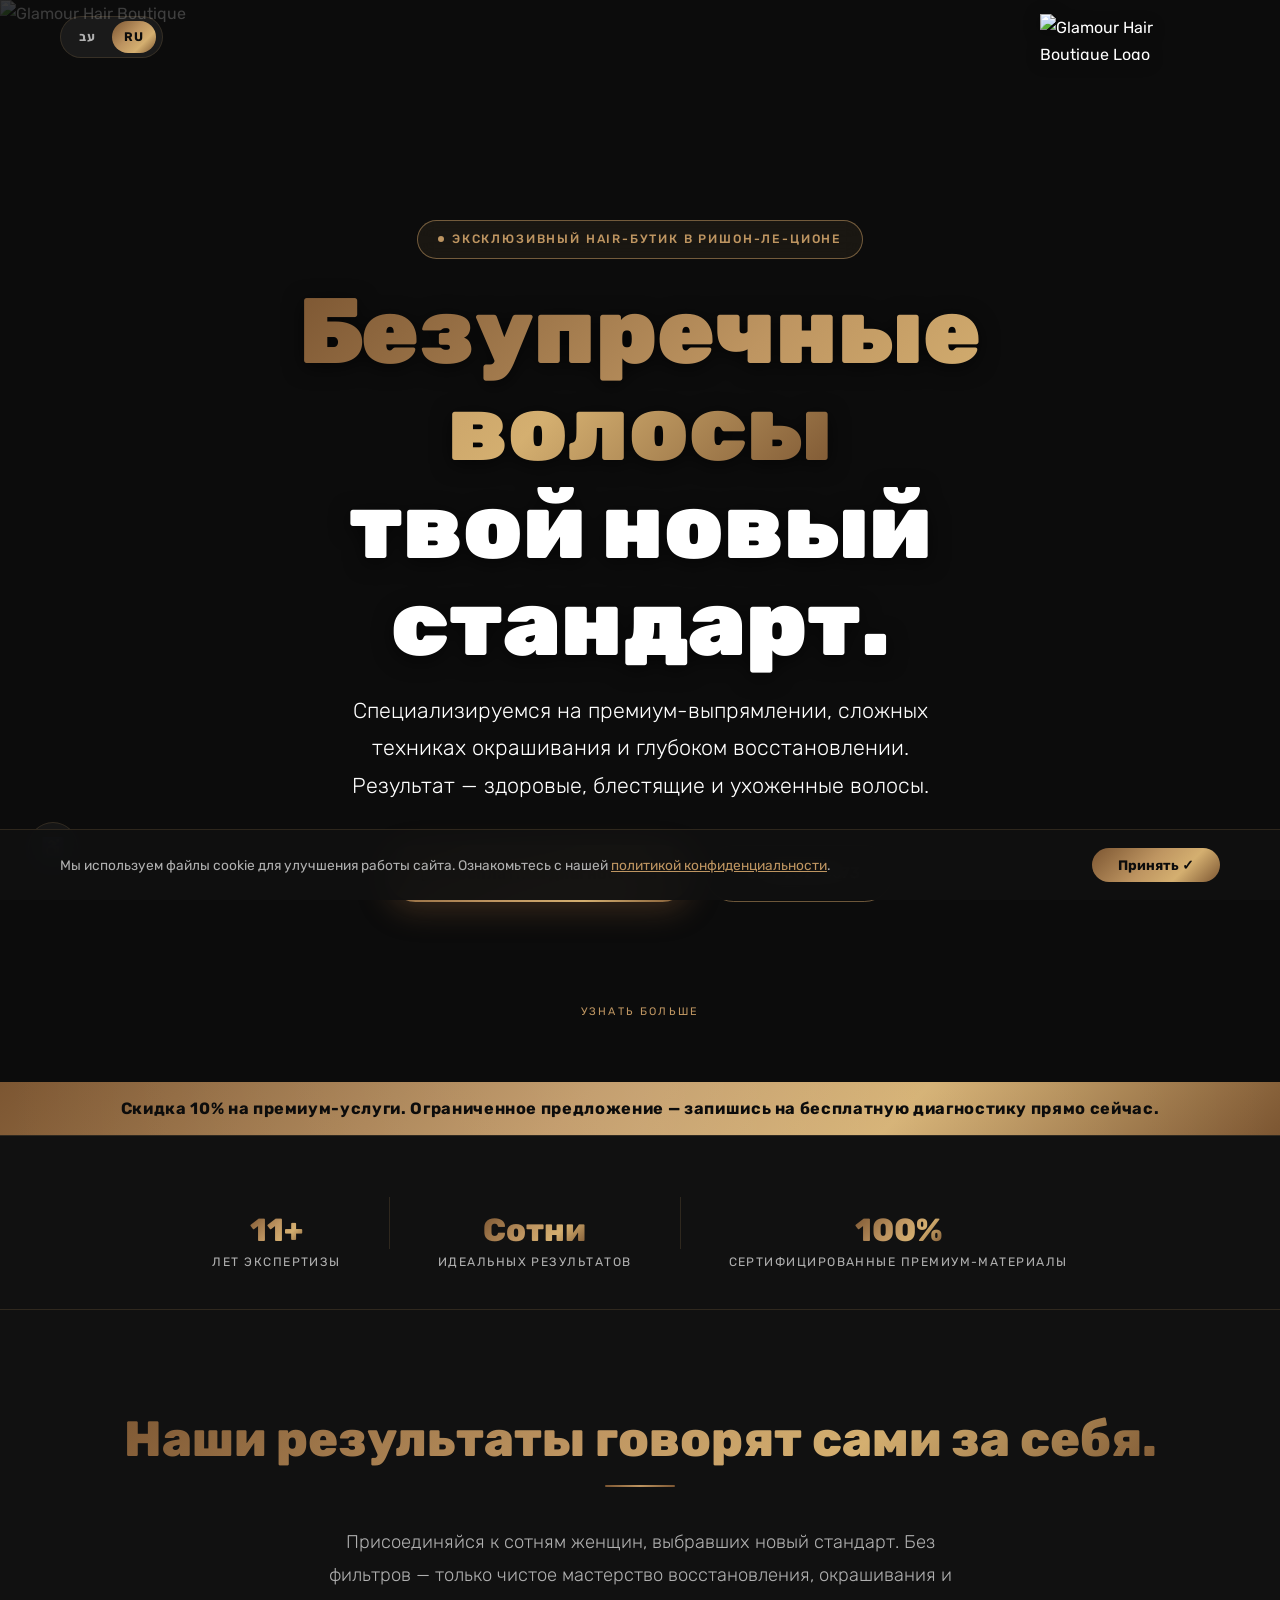
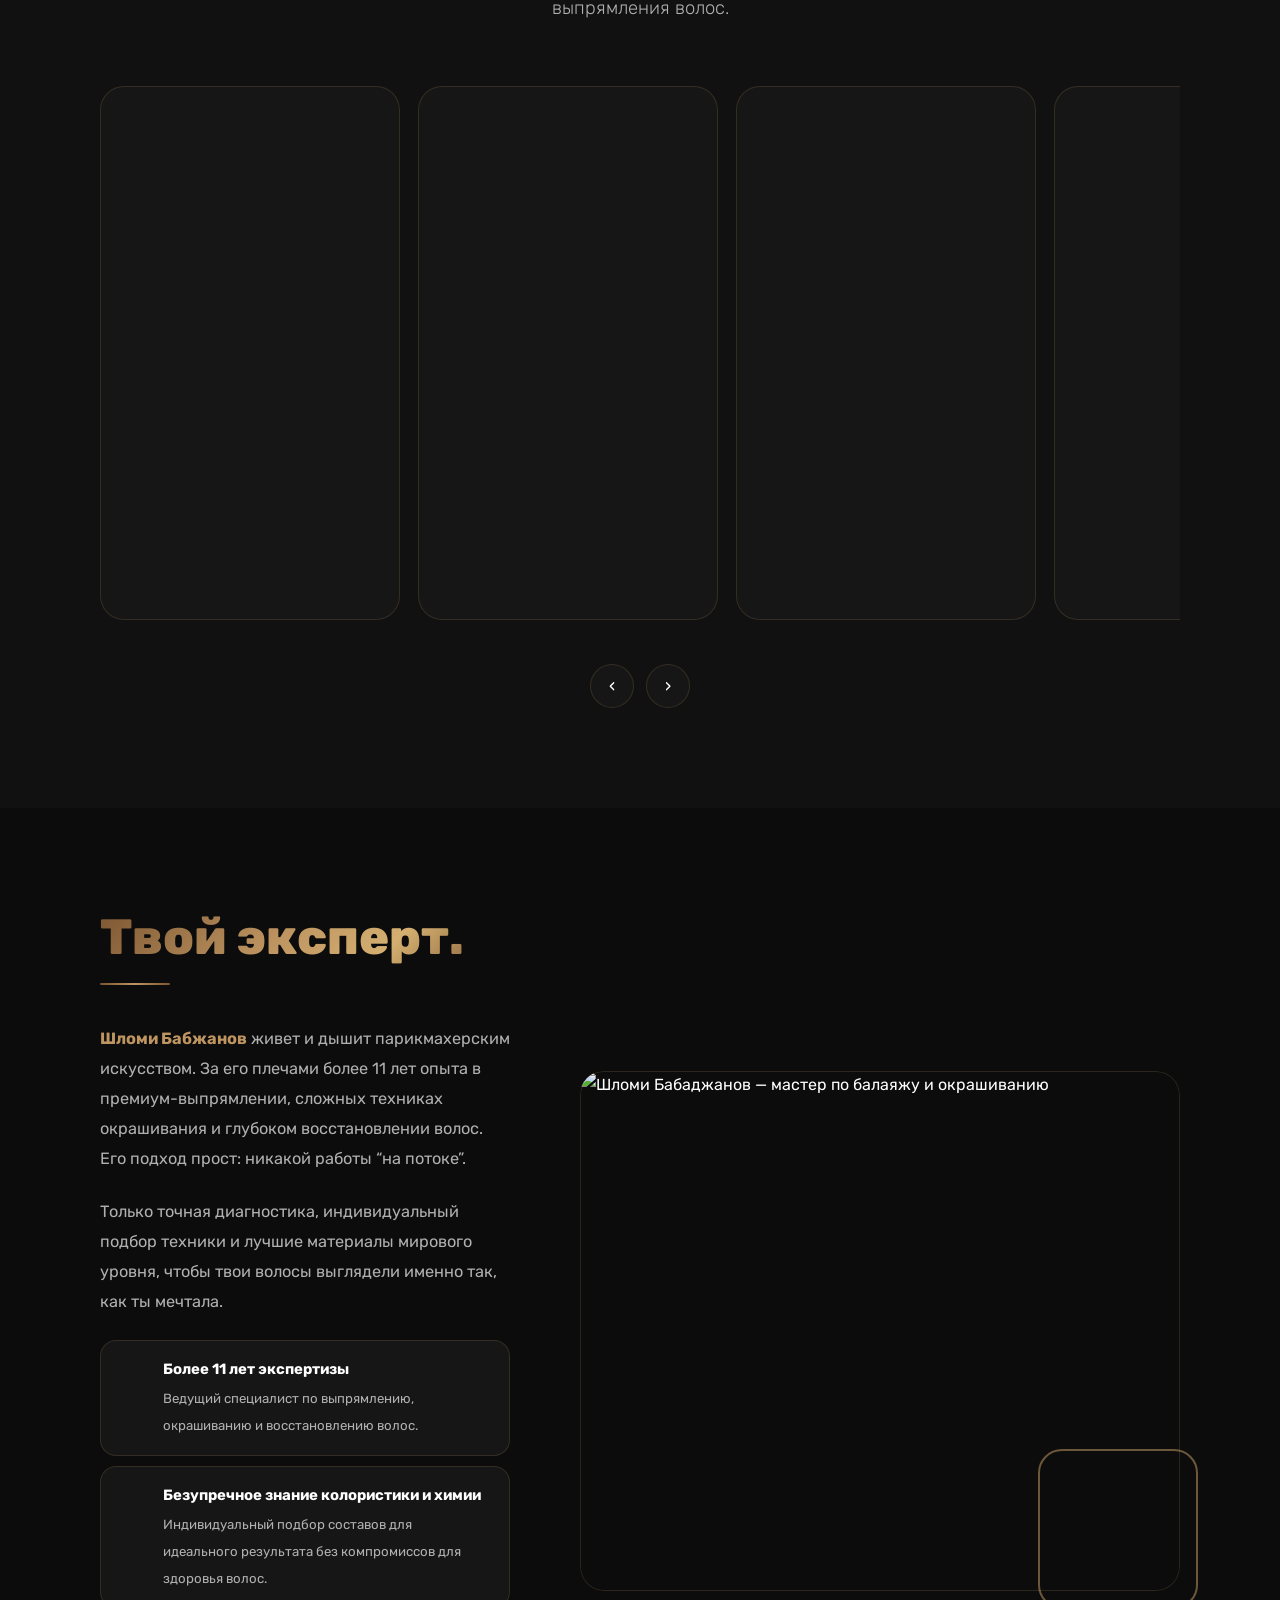
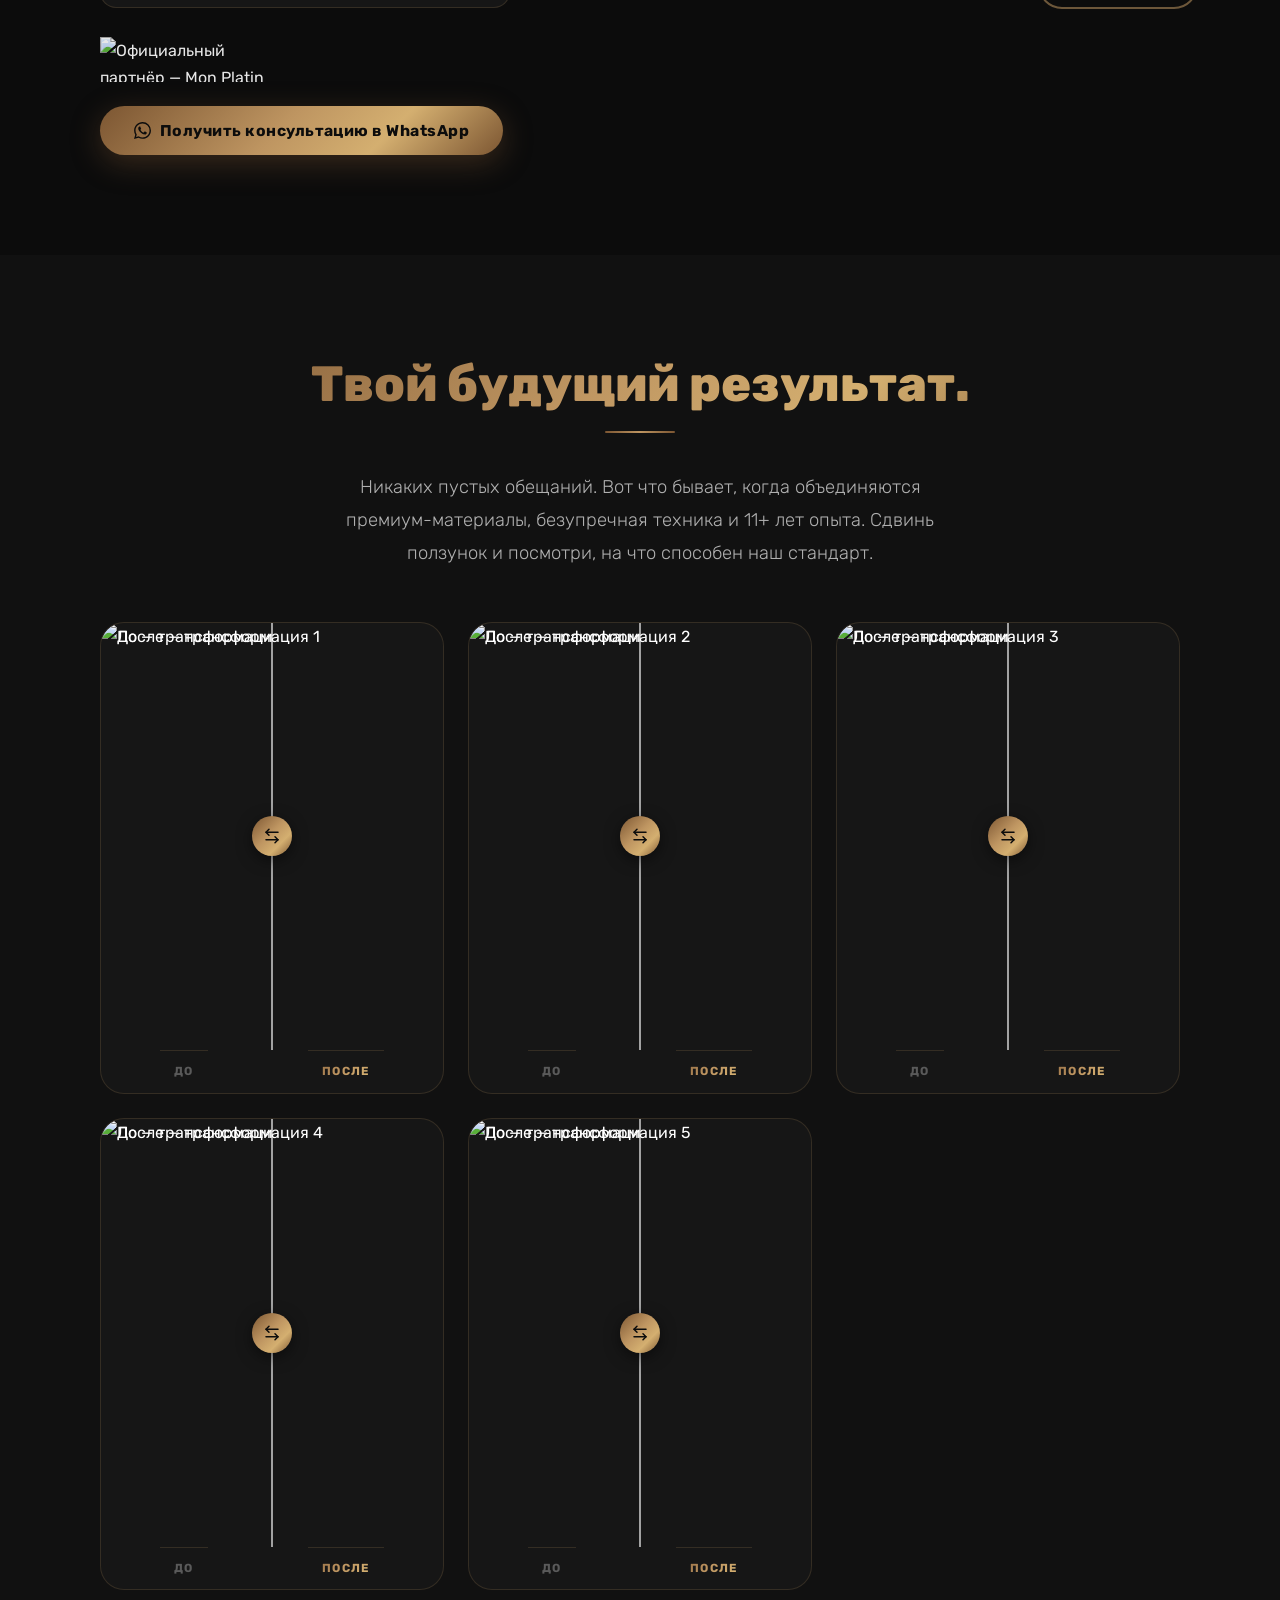
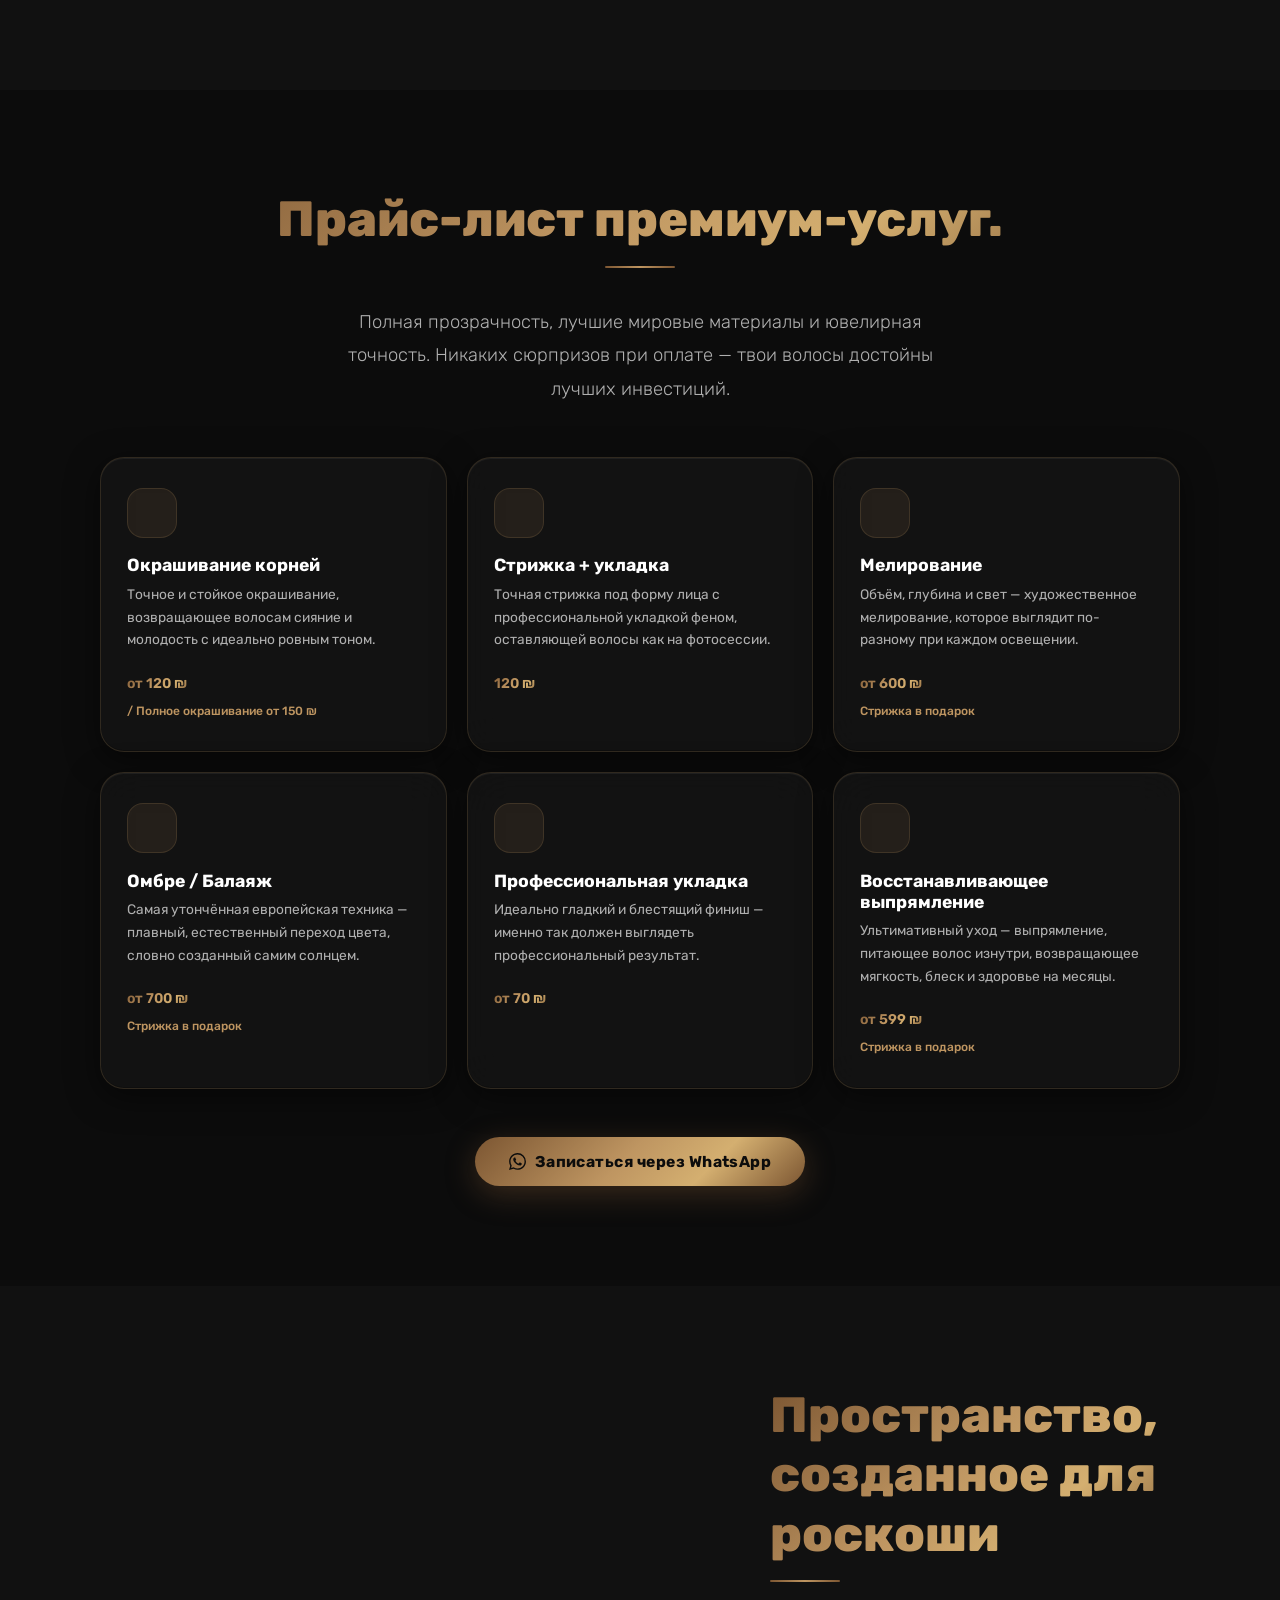
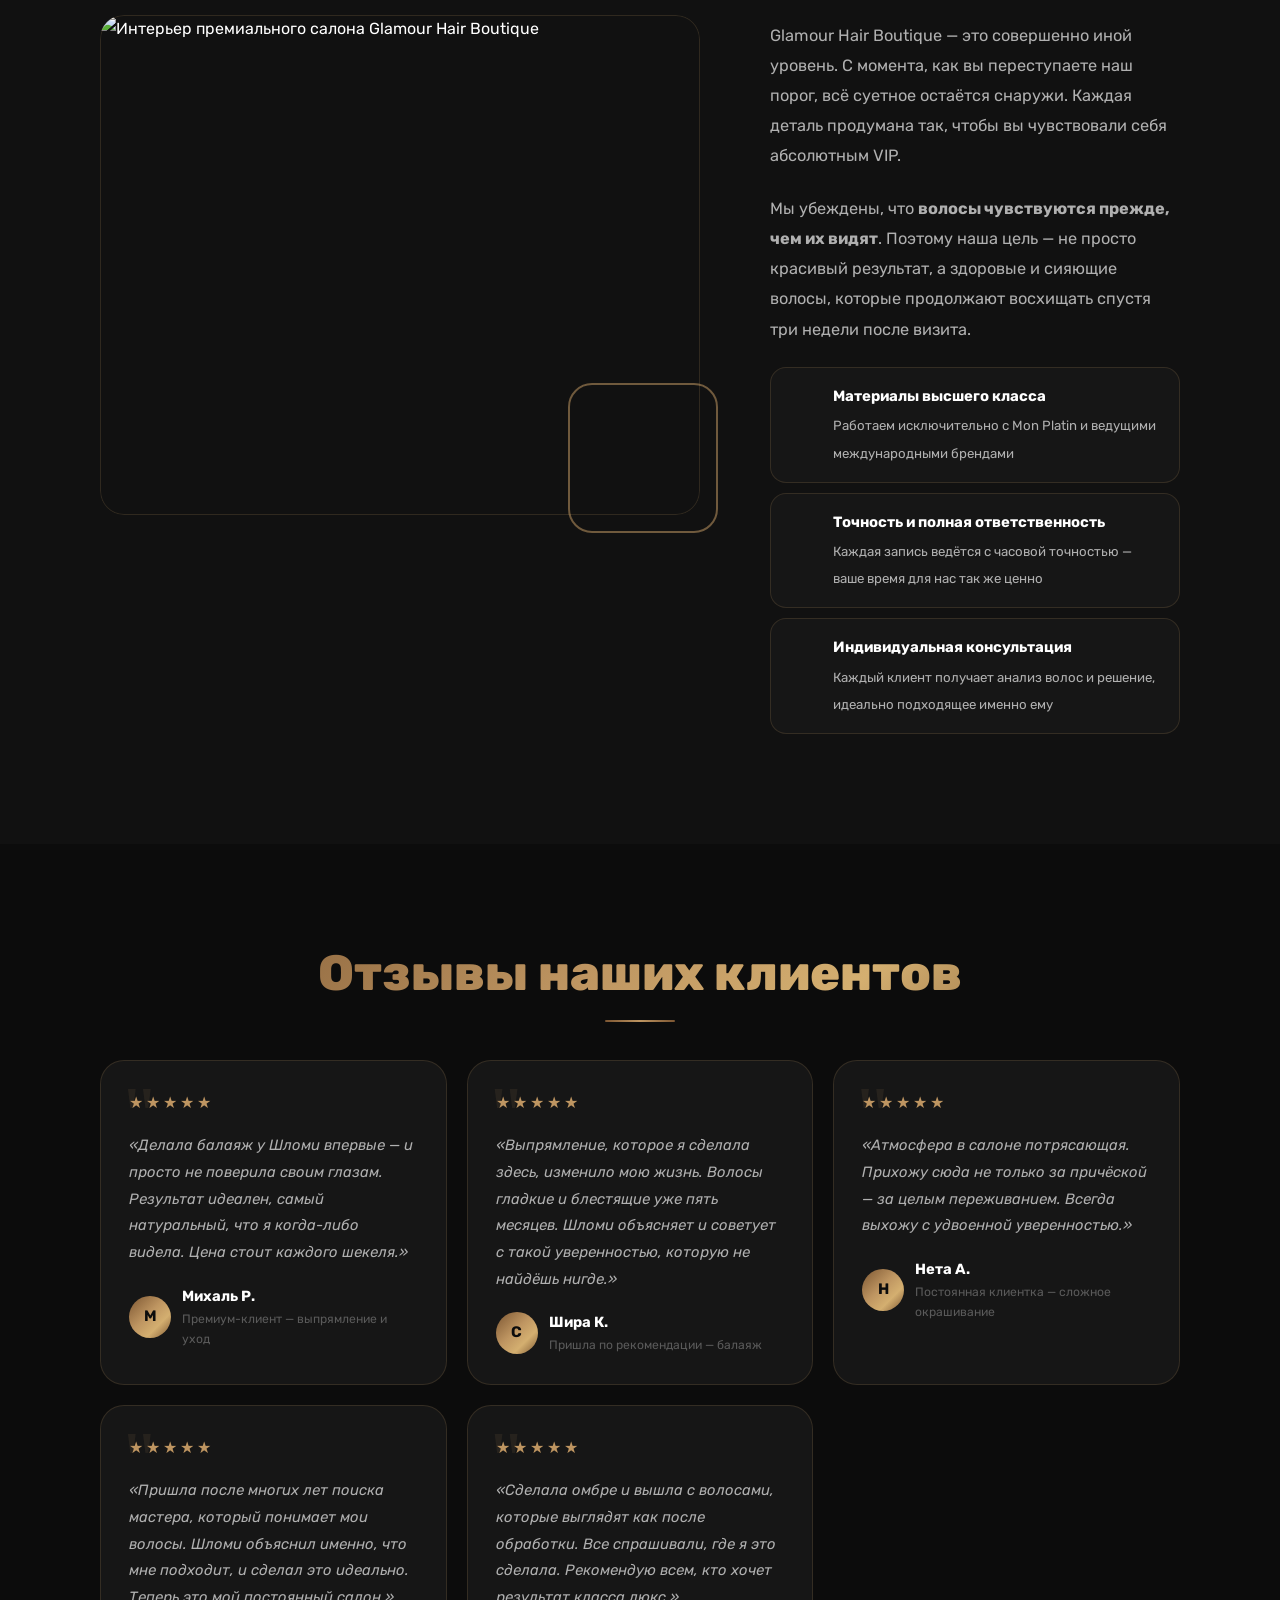
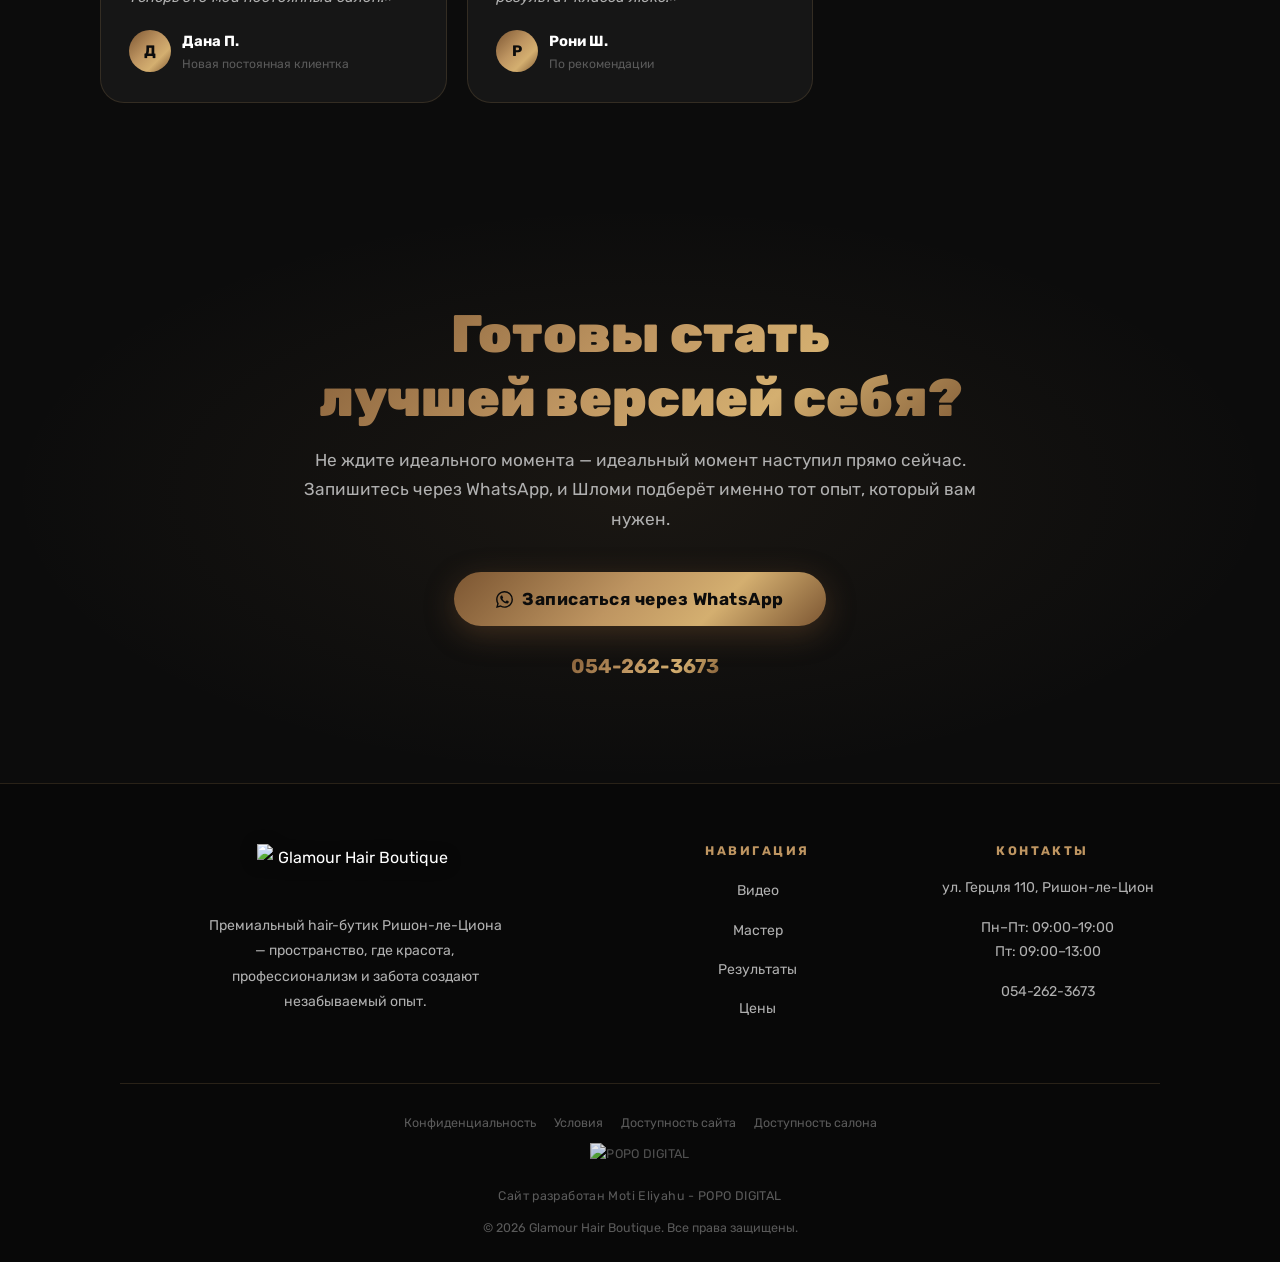
==== commit 73f34f33: "Update index-ru.html" ====
--- a/index-ru.html
+++ b/index-ru.html
@@ -216,7 +216,7 @@
           <h2 class="section-title" id="master-title">Твой эксперт.</h2>
           <div class="gold-line" style="margin-left:0;"></div>
           <p>
-            <strong style="color:var(--gold-2);">Шломи Бабаджанов</strong> живет и дышит парикмахерским искусством. За
+            <strong style="color:var(--gold-2);">Шломи Бабжанов</strong> живет и дышит парикмахерским искусством. За
             его плечами более 11 лет опыта в премиум-выпрямлении, сложных техниках окрашивания и глубоком восстановлении
             волос. Его подход прост: никакой работы “на потоке”.
           </p>
@@ -727,4 +727,4 @@
   <script src="script.js"></script>
 </body>
 
-</html>+</html>
